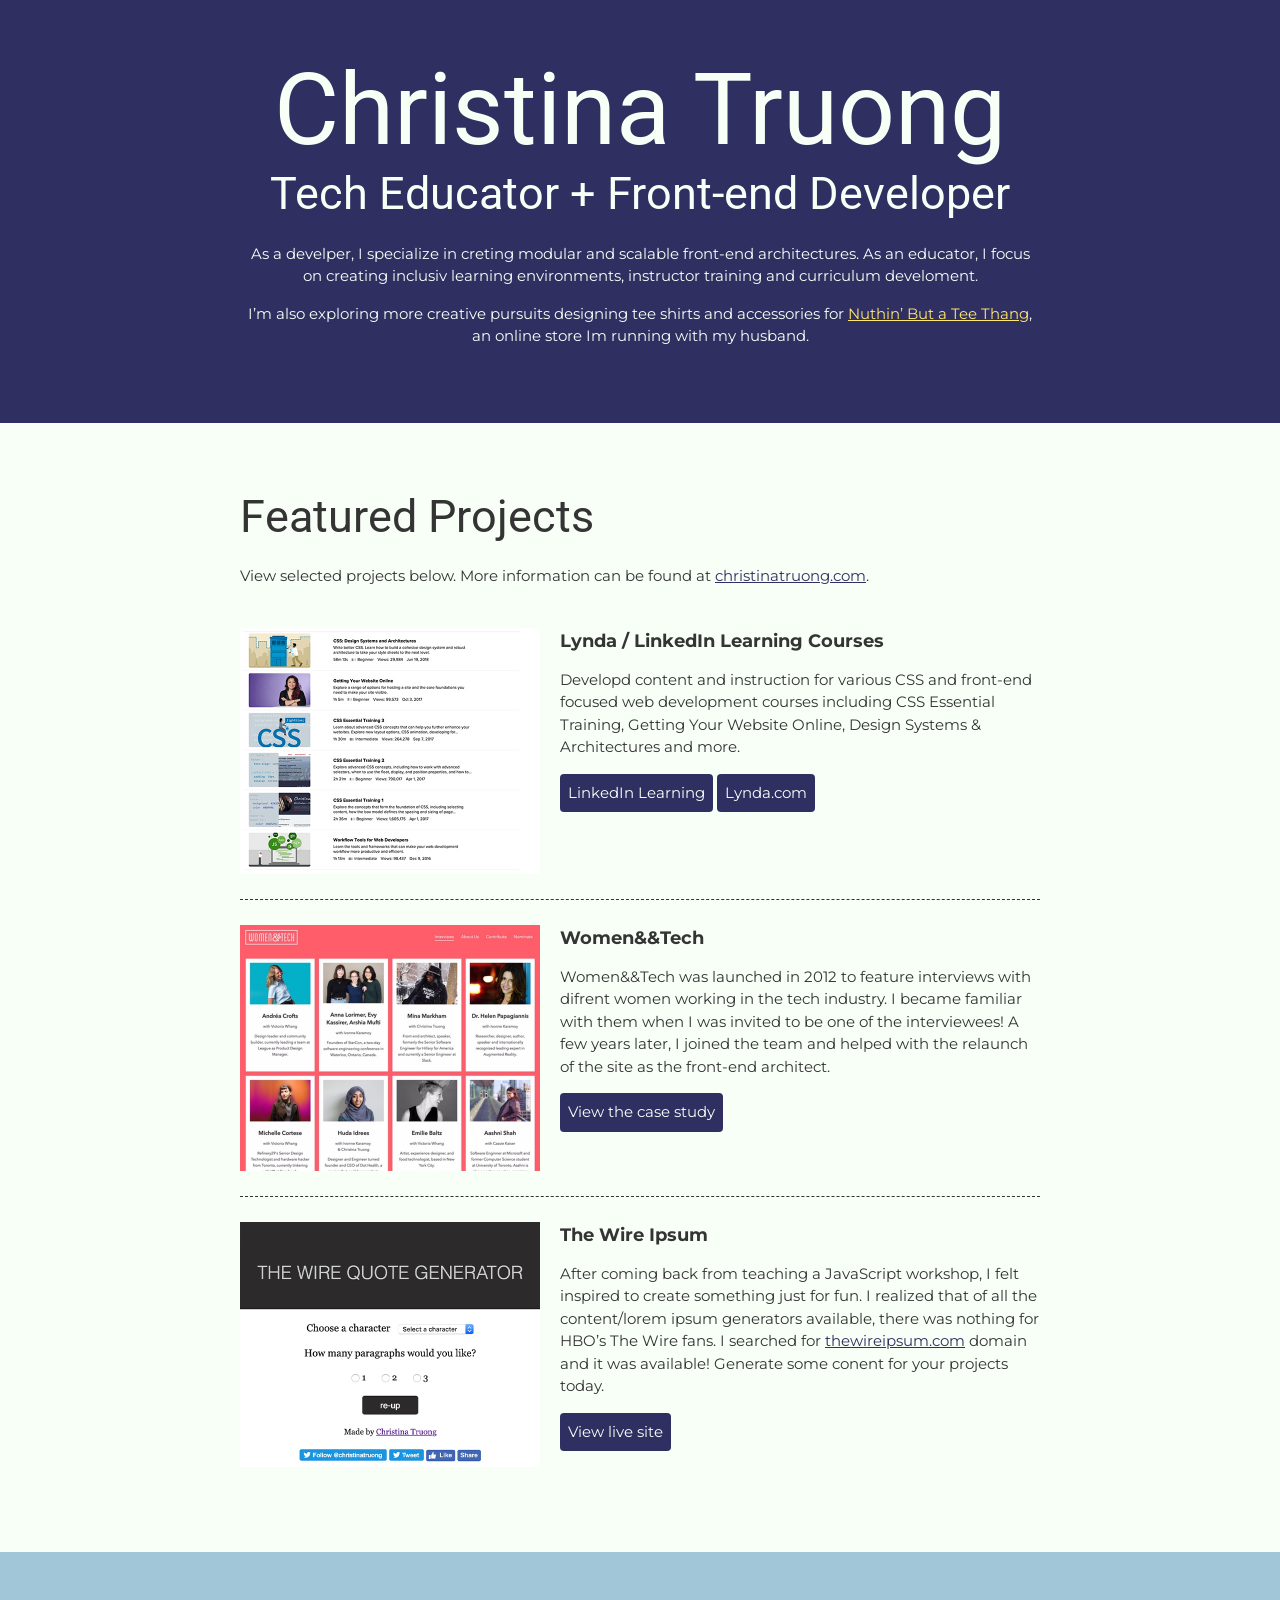
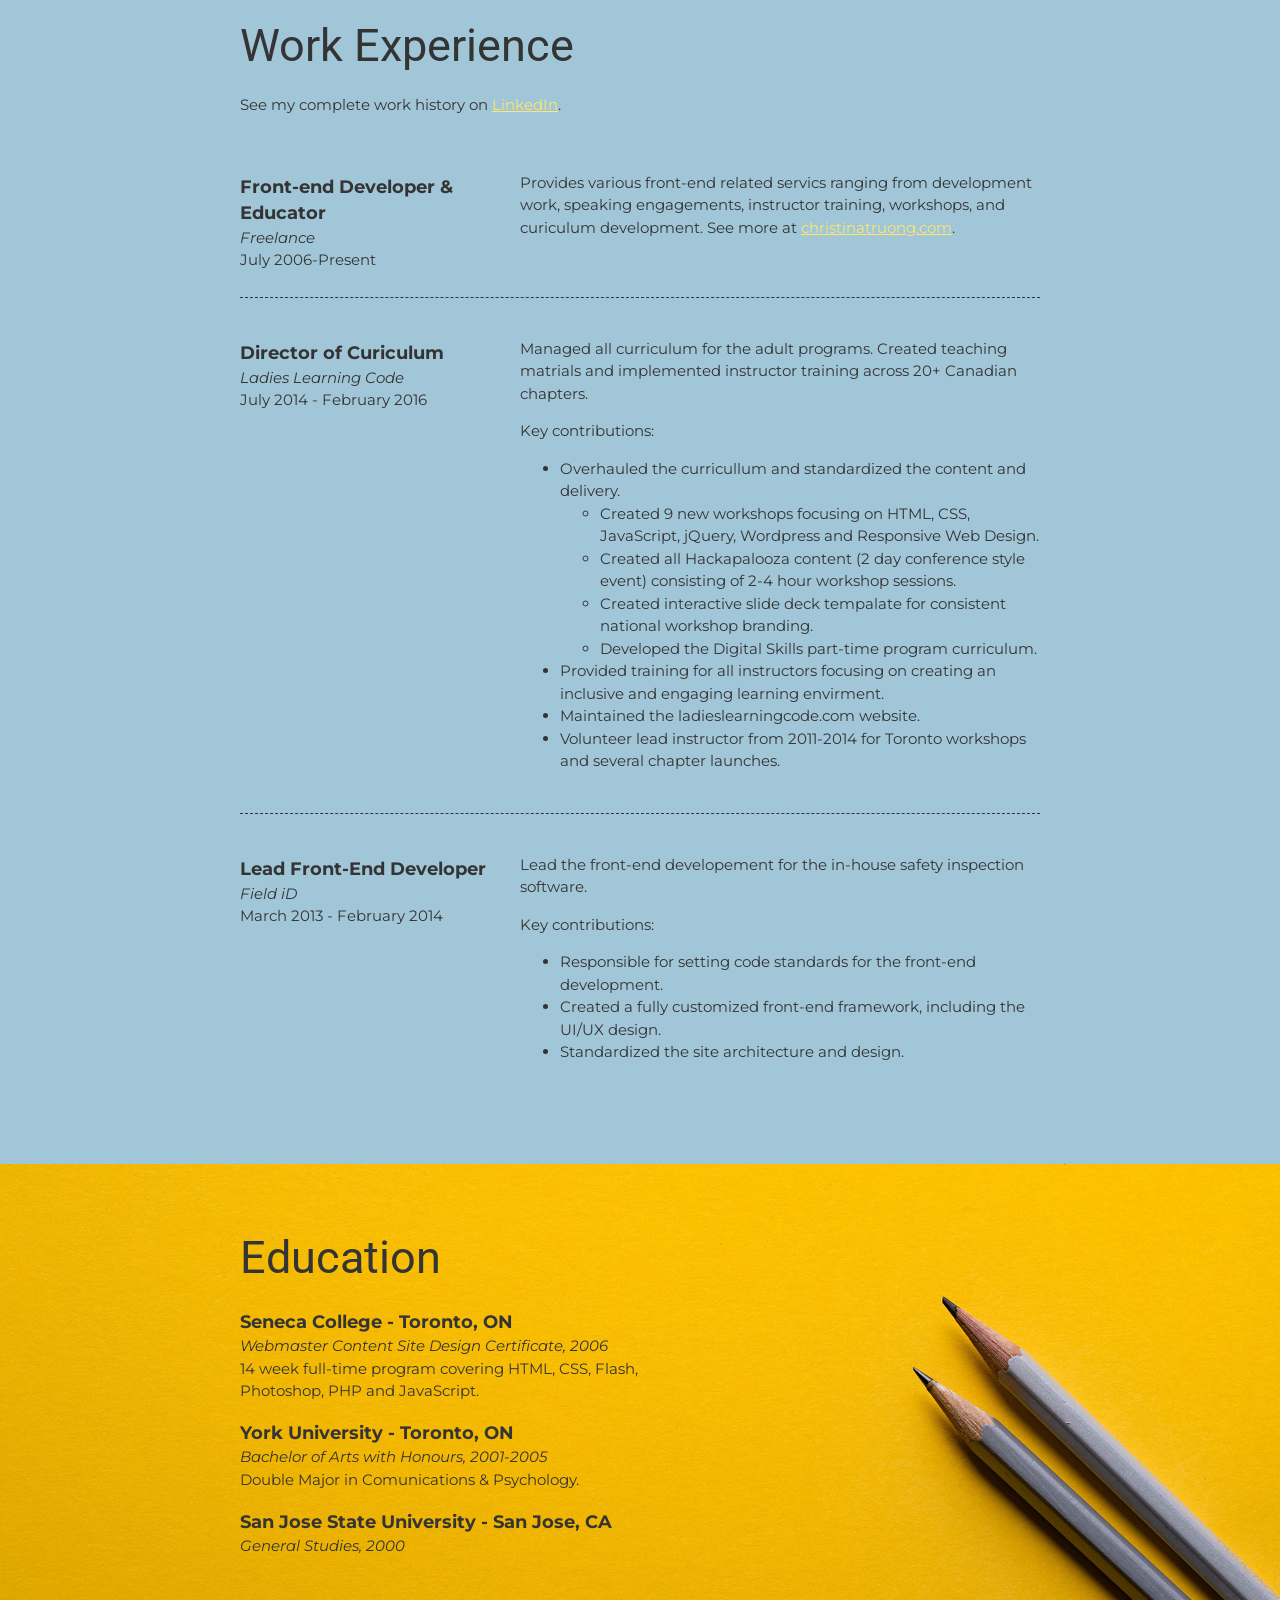
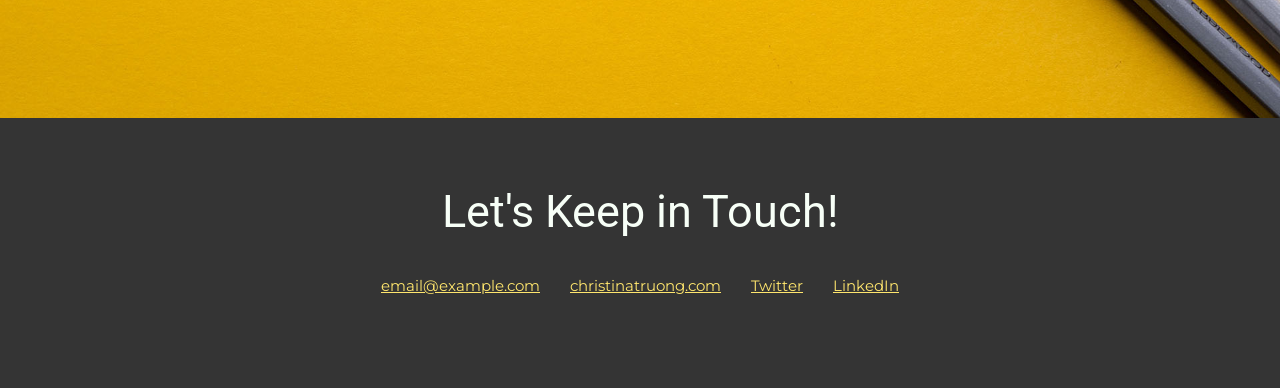
==== index.html @ 12263c94 "Changed font for h1 and h2 to roboto" ====
<!DOCTYPE html>
<html lang="en">
  <head>
    <meta charset="UTF-8">
    <meta name="viewport" content="width=device-width, initial-scale=1.0">
    <title>Christina Truong, Tech Educator + Front-end Developer</title>
    <link href="https://fonts.googleapis.com/css?family=Montserrat:400,600|Roboto&display=swap" rel="stylesheet"> 
    <link rel="stylesheet" href="css/styles.css">
  </head>
  <body>
    <main>
      <!-- ***************  ABOUT / PROFILE  **************** -->
      <header>
        <div class="content-wrap">
          <h1>Christina Truong</h1>
          <h2>Tech Educator + Front-end Developer</h2>

          <p>As a develper, I specialize in creting modular and scalable front-end architectures. As an educator, I focus on creating inclusiv learning environments, instructor training and curriculum develoment.</p>
          <p>I’m also exploring more creative pursuits designing tee shirts and accessories for <a href="http://teethang.com" target="_blank">Nuthin’ But a Tee Thang</a>, an online store Im running with my husband.</p>
        </div>
      </header>

      <!-- ************ PROJECTS / PORTFOLIO  ************** -->
      <section class="projects">
        <div class="content-wrap divider">
          <h2>Featured Projects</h2>
          <p>View selected projects below. More information can be found at <a href="http://christinatruong.com">christinatruong.com</a>.</p>

          <!-- Project 1 -->
          <section class="project-item">
            <img src="images/project-courses.jpg" alt="Lynda & LinkedIn Learning course list">
            <h3>Lynda / LinkedIn Learning Courses</h3>
            <p>Developd content and instruction for various CSS and front-end focused web development courses including CSS Essential Training, Getting Your Website Online, Design Systems & Architectures and more.</p>
            <a class="btn" href="https://www.linkedin.com/learning/instructors/christina-truong?u=2125562" target="_blank">LinkedIn Learning</a>
            <a class="btn" href="https://www.lynda.com/Christina-Truong/7842227-1.html">Lynda.com</a>
          </section>

          <!-- Project 2 -->
          <section class="project-item">
            <img src="images/project-women-tech.jpg" alt="Women and Tech website">
            <h3>Women&&Tech</h3>
            <p>Women&&Tech was launched in 2012 to feature interviews with difrent women working in the tech industry. I became familiar with them when I was invited to be one of the interviewees! A few years later, I joined the team and helped with the relaunch of the site as the front-end architect.</p>
            <a class="btn" href="http://christinatruong.com/projects/women-and-tech-redesign.html" target="_blank">View the case study</a>
          </section>

          <!-- Project 3 -->
          <section class="project-item">
            <img src="images/project-wire-ipsum.jpg" alt="The Wire Ipsum website">
            <h3>The Wire Ipsum</h3>
            <p>After coming back from teaching a JavaScript workshop, I felt inspired to create something just for fun. I realized that of all the content/lorem ipsum generators available, there was nothing for HBO’s The Wire fans. I searched for <a href="http://thewireipsum.com" target="_blank">thewireipsum.com</a> domain and it was available! Generate some conent for your projects today.</p>
            <a class="btn" href="http://thewireipsum.com" target="_blank">View live site</a>
          </section>
        </div>
      </section>

      <!-- ****************  WORK EXPERIENCE  ******************** -->
      <section class="work-experience">
        <div class="content-wrap item-details divider">
          <h2>Work Experience</h2>
          <p>See my complete work history on <a href="https://www.linkedin.com/in/christinatruong/">LinkedIn</a>.</p>

          <!-- Job 1 -->
          <section class="job-item">
            <div class="job-details">
              <h3>Front-end Developer & Educator</h3>
              <p>Freelance</p>
              <p>July 2006-Present</p>
            </div>
            <div class="job-summary">
              <p>Provides various front-end related servics ranging from development work, speaking engagements, instructor training, workshops, and curiculum development. See more at  <a href="http://christinatruong.com">christinatruong.com</a>.</p>
            </div>
          </section>

          <!-- Job 2 -->
          <section class="job-item">
            <div class="job-details">
              <h3>Director of Curiculum</h3>
              <p>Ladies Learning Code</p>
              <p>July 2014 - February 2016</p>
            </div>
            <div class="job-summary">
              <p>Managed all curriculum for the adult programs. Created teaching matrials and implemented instructor training across 20+ Canadian chapters.</p>
              <p>Key contributions:</p>
              <ul>
                <li>Overhauled the curricullum and standardized the content and delivery.
                  <ul>
                    <li>Created 9 new workshops focusing on HTML, CSS, JavaScript, jQuery, Wordpress and Responsive Web Design.</li>
                    <li>Created all Hackapalooza content (2 day conference style event) consisting of 2-4 hour workshop sessions.</li>
                    <li>Created interactive slide deck tempalate for consistent national workshop branding.</li>
                    <li>Developed the Digital Skills part-time program curriculum.</li>
                  </ul>
                </li>
                <li>Provided training for all instructors focusing on creating an inclusive and engaging learning envirment.</li>
                <li>Maintained the ladieslearningcode.com website.</li>
                <li>Volunteer lead instructor from 2011-2014 for Toronto workshops and several chapter launches.</li>
              </ul>
            </div>
          </section>

          <!-- Job 3 -->
          <section class="job-item">
            <div class="job-details">
              <h3>Lead Front-End Developer</h3>
              <p>Field iD</p>
              <p>March 2013 - February 2014</p>
            </div>
            <div class="job-summary">
              <p>Lead the front-end developement for the in-house safety inspection software.</p>
              <p>Key contributions:</p>
              <ul>
                <li>Responsible for setting code standards for the front-end development.</li>
                <li>Created a fully customized front-end framework, including the UI/UX design.</li>
                <li>Standardized the site architecture and design.</li>
              </ul>
            </div>
          </section>
        </div>
      </section>

      <!-- *************  EDUCATION & CERTIFICATIONS *********** -->
      <section class="education">
        <div class="content-wrap item-details">
          <h2>Education</h2>

          <section>
            <h3>Seneca College - Toronto, ON</h3>
            <p>Webmaster Content Site Design Certificate, 2006</p>
            <p>14 week full-time program covering HTML, CSS, Flash, Photoshop, PHP and JavaScript.</p>
          </section>

          <section>
            <h3>York University - Toronto, ON</h3>
            <p>Bachelor of Arts with Honours, 2001-2005</p>
            <p>Double Major in Comunications & Psychology.</p>
          </section>

          <section>
            <h3>San Jose State University - San Jose, CA</h3>
            <p>General Studies, 2000</p>
          </section>
        </div>
      </section>

      <!-- ************  CONTACT INFO / SOCIAL MEDIA  ************ -->
      <footer>
        <div class="content-wrap">
          <h2>Let's Keep in Touch!</h2>

          <!-- Social media and contact links. Add or remove any networks. -->
          <ul class="contact-list">
            <li><a href="mailto:email@example.com">email@example.com</a></li>
            <li><a href="http://christinatruong.com" target="_blank">christinatruong.com</a></li>
            <li><a href="http://twitter.com/christinatruong" target="_blank">Twitter</a></li>
            <li><a href="#" target="_blank">LinkedIn</a></li>
          </ul>
        </div>
      </footer>
    </main>
  </body>
</html>
---- css/styles.css ----
/*
COLOR PALETTE
https://coolors.co/f7fff7-343434-2f3061-ffe66d-a1c6d7
#F7FFF7 - almost white
#343434 - dark gray - almost black
#2F3061 - blue dark
#FFE66D - yellow
#A1C6D7 - blue light
*/


/* Global styles
------------------------------------*/
html {
  box-sizing: border-box;
}
*, *:before, *:after {
  box-sizing: inherit;
}

body {
  color: #343434;
  margin: 0;
  padding: 0;
  font-family: 'Montserrat', sans-serif;
  font-size: 15px;
  line-height: 1.5;
}
img {
  width: 300px;
}
a {
  color: #FFE66D;
}
a:hover {
  text-decoration: none;
}
h1 {
  font-size: 100px;
  line-height: 1;
}
h2 {
  font-size: 45px;
}
h1, h2 {
  font-family: 'Roboto', sans-serif;
  font-weight: 400;
  margin: 0;
}
.content-wrap {
  max-width: 800px;
  width: 85%;
  margin: 0 auto;
  padding: 60px 0;
}
h3 {
  margin-bottom: 0;
}
.item-details h3 + p {
  font-style: italic;
}
.item-details h3 ~ p {
  margin: 0;
}
.divider > section {
  border-bottom: 1px dashed #343434;
  padding: 25px 0;
}
.divider > section:last-of-type {
  border-bottom: none;
}


/* Profile
------------------------------------*/
header {
  background: #2F3061;
  color: #F7FFF7;
}


/* Projects
------------------------------------*/
.projects {
  background: #F7FFF7;
}
.projects a {
  color: #2F3061;
}
.projects .btn {
  color: #F7FFF7;
  background: #2F3061;
  text-decoration: none;
  padding: 8px;
  border-radius: 4px;
  display: inline-block;
}
.projects .btn:hover {
  background: rgba(47, 48, 97, 80%);
}
.project-item {
  overflow: hidden;
}
.project-item h3 {
  margin-top: 0;
}


/* Work Experience
------------------------------------*/
.work-experience {
  background: #A1C6D7;
}



/* Education
------------------------------------*/
.education {
  background-image: url(../images/joanna-kosinska-unsplash.jpg);
  background-size: cover;
  background-position: top right;
  padding-bottom: 100px;
}
.education p {
  width: 60%;
}


/* Contact Info
------------------------------------*/
footer {
  background: #343434;
  color: #F7FFF7;
}
.contact-list {
  list-style-type: none;
  padding: 0;
}
.contact-list a {
  padding: 15px;
  display: inline-block;
}


/* Responsive
------------------------------------*/
@media screen and (min-width:750px){
  header, footer {
    text-align: center;
  }
  .project-item img {
    float: left;
    margin-right: 20px;
  }

  .job-item {
    display: grid;
    grid-template-columns: 1fr 2fr;
    column-gap: 20px;
  }
  .contact-list {
    display: flex;
    justify-content: center;
  }
}

@media screen and (max-width:749px){
  h1 {
    font-size: 75px;
    line-height: 0.9;
    margin-bottom: 20px;
  }
  h2 {
    line-height: 1;
  }
  .contact-list a {
    padding: 5px;
  }
}
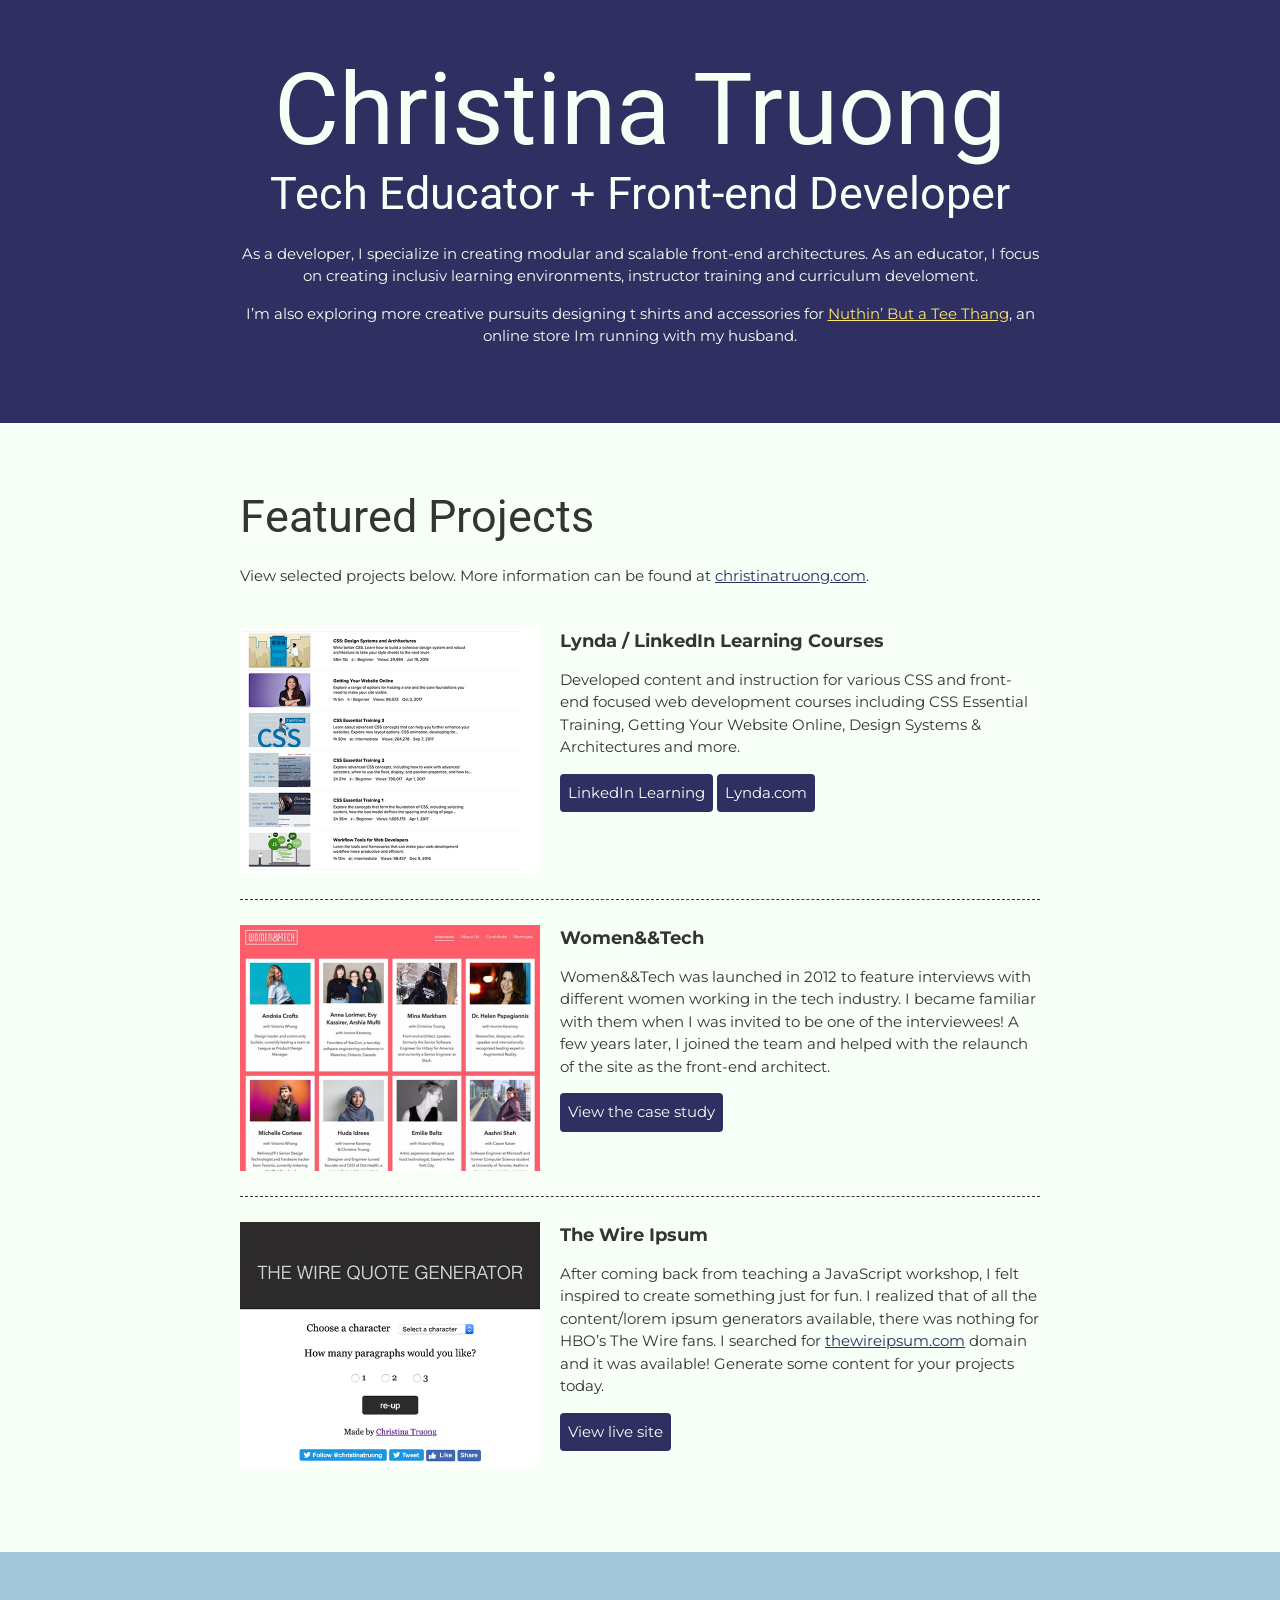
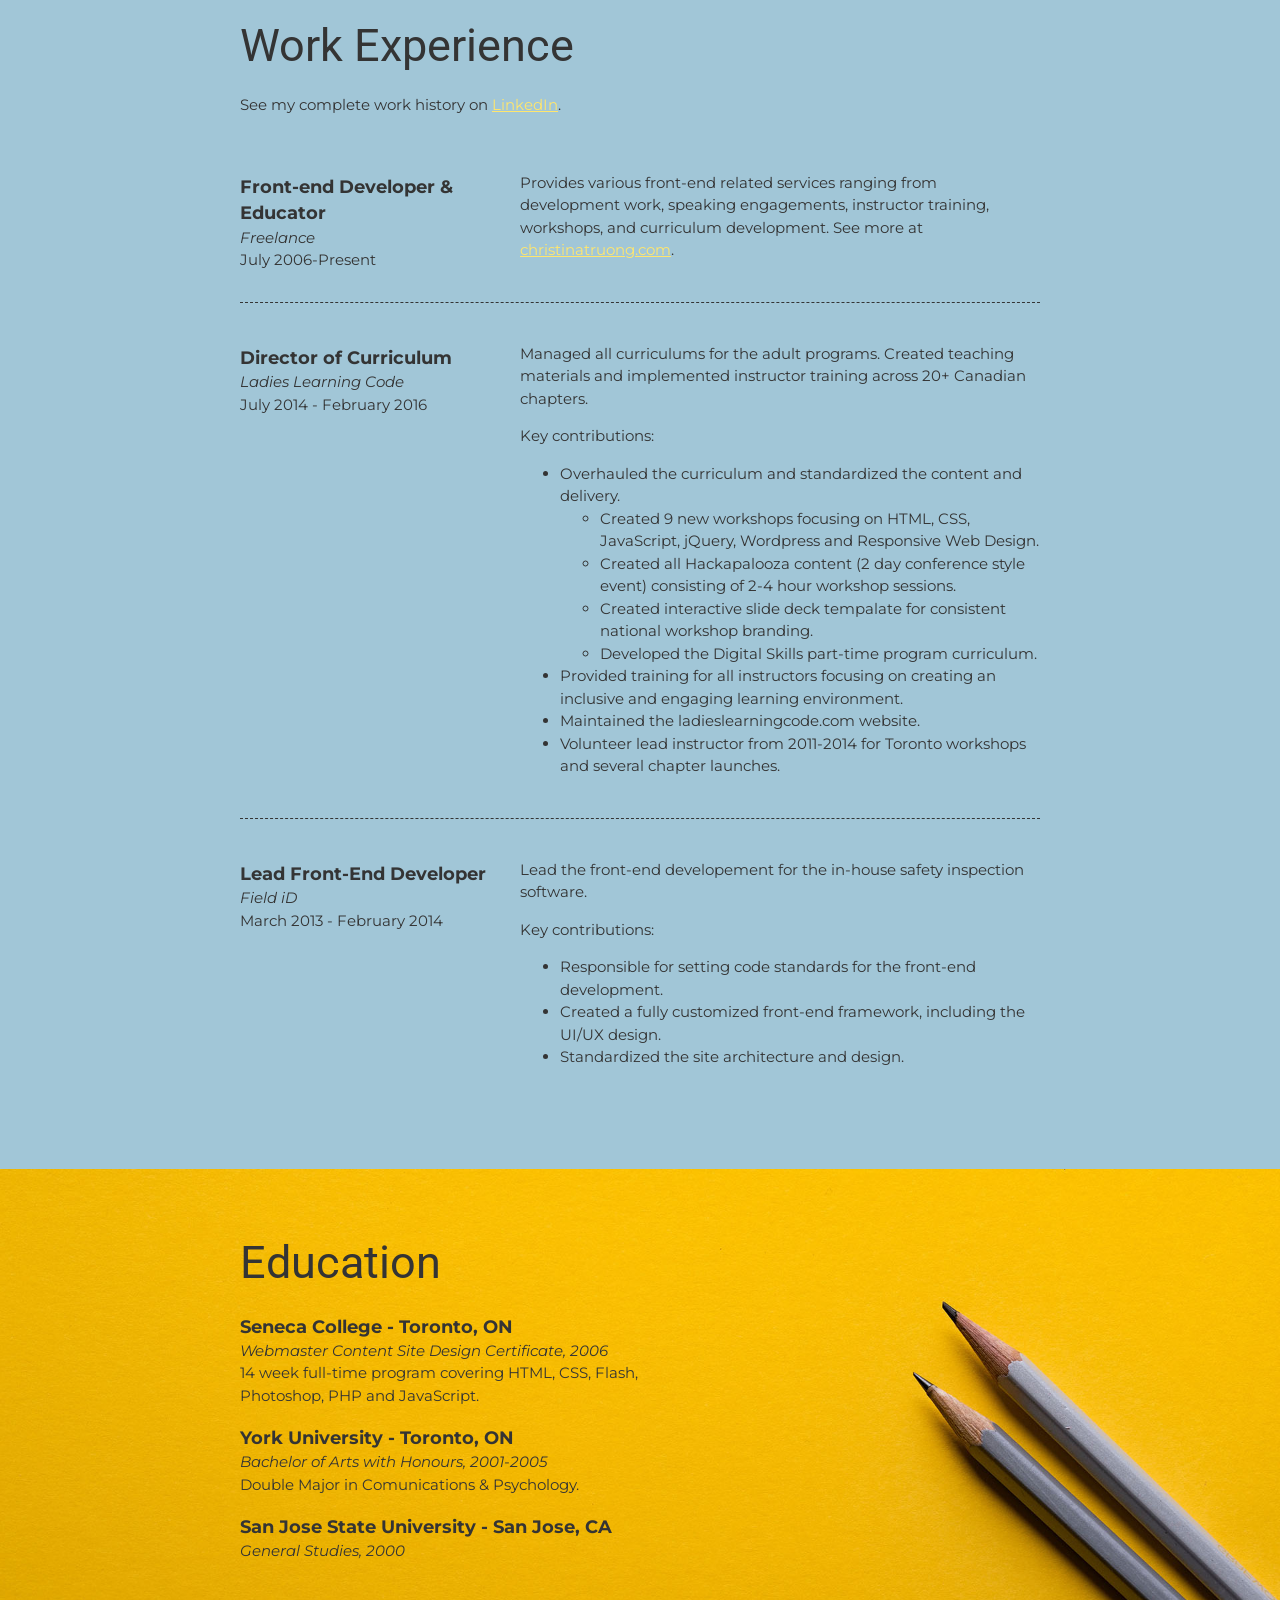
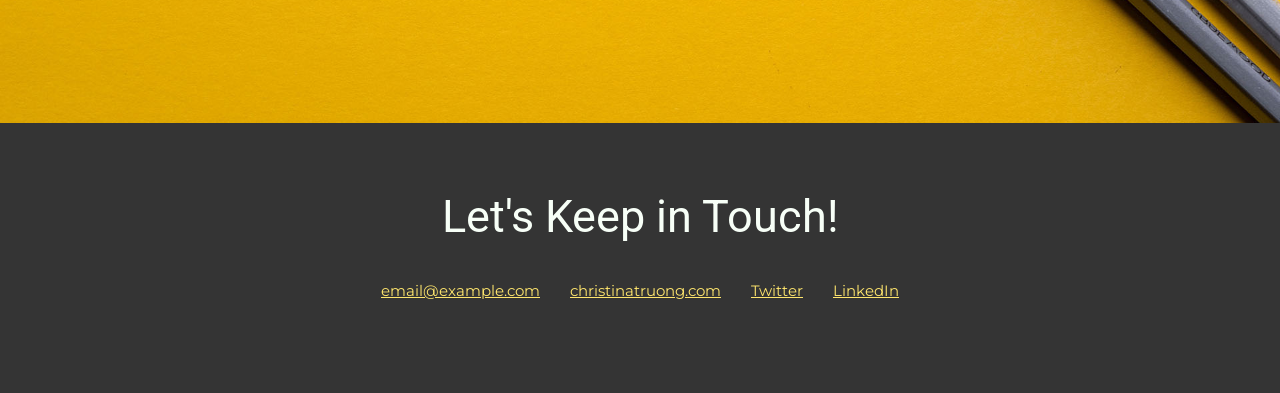
==== commit 4b7804ac: "I have proofread the text and everything should be in order" ====
--- a/index.html
+++ b/index.html
@@ -15,8 +15,8 @@
           <h1>Christina Truong</h1>
           <h2>Tech Educator + Front-end Developer</h2>
 
-          <p>As a develper, I specialize in creting modular and scalable front-end architectures. As an educator, I focus on creating inclusiv learning environments, instructor training and curriculum develoment.</p>
-          <p>I’m also exploring more creative pursuits designing tee shirts and accessories for <a href="http://teethang.com" target="_blank">Nuthin’ But a Tee Thang</a>, an online store Im running with my husband.</p>
+          <p>As a developer, I specialize in creating modular and scalable front-end architectures. As an educator, I focus on creating inclusiv learning environments, instructor training and curriculum develoment.</p>
+          <p>I’m also exploring more creative pursuits designing t shirts and accessories for <a href="http://teethang.com" target="_blank">Nuthin’ But a Tee Thang</a>, an online store Im running with my husband.</p>
         </div>
       </header>
 
@@ -30,7 +30,7 @@
           <section class="project-item">
             <img src="images/project-courses.jpg" alt="Lynda & LinkedIn Learning course list">
             <h3>Lynda / LinkedIn Learning Courses</h3>
-            <p>Developd content and instruction for various CSS and front-end focused web development courses including CSS Essential Training, Getting Your Website Online, Design Systems & Architectures and more.</p>
+            <p>Developed content and instruction for various CSS and front-end focused web development courses including CSS Essential Training, Getting Your Website Online, Design Systems & Architectures and more.</p>
             <a class="btn" href="https://www.linkedin.com/learning/instructors/christina-truong?u=2125562" target="_blank">LinkedIn Learning</a>
             <a class="btn" href="https://www.lynda.com/Christina-Truong/7842227-1.html">Lynda.com</a>
           </section>
@@ -39,7 +39,7 @@
           <section class="project-item">
             <img src="images/project-women-tech.jpg" alt="Women and Tech website">
             <h3>Women&&Tech</h3>
-            <p>Women&&Tech was launched in 2012 to feature interviews with difrent women working in the tech industry. I became familiar with them when I was invited to be one of the interviewees! A few years later, I joined the team and helped with the relaunch of the site as the front-end architect.</p>
+            <p>Women&&Tech was launched in 2012 to feature interviews with different women working in the tech industry. I became familiar with them when I was invited to be one of the interviewees! A few years later, I joined the team and helped with the relaunch of the site as the front-end architect.</p>
             <a class="btn" href="http://christinatruong.com/projects/women-and-tech-redesign.html" target="_blank">View the case study</a>
           </section>
 
@@ -47,7 +47,7 @@
           <section class="project-item">
             <img src="images/project-wire-ipsum.jpg" alt="The Wire Ipsum website">
             <h3>The Wire Ipsum</h3>
-            <p>After coming back from teaching a JavaScript workshop, I felt inspired to create something just for fun. I realized that of all the content/lorem ipsum generators available, there was nothing for HBO’s The Wire fans. I searched for <a href="http://thewireipsum.com" target="_blank">thewireipsum.com</a> domain and it was available! Generate some conent for your projects today.</p>
+            <p>After coming back from teaching a JavaScript workshop, I felt inspired to create something just for fun. I realized that of all the content/lorem ipsum generators available, there was nothing for HBO’s The Wire fans. I searched for <a href="http://thewireipsum.com" target="_blank">thewireipsum.com</a> domain and it was available! Generate some content for your projects today.</p>
             <a class="btn" href="http://thewireipsum.com" target="_blank">View live site</a>
           </section>
         </div>
@@ -67,22 +67,22 @@
               <p>July 2006-Present</p>
             </div>
             <div class="job-summary">
-              <p>Provides various front-end related servics ranging from development work, speaking engagements, instructor training, workshops, and curiculum development. See more at  <a href="http://christinatruong.com">christinatruong.com</a>.</p>
+              <p>Provides various front-end related services ranging from development work, speaking engagements, instructor training, workshops, and curriculum development. See more at  <a href="http://christinatruong.com">christinatruong.com</a>.</p>
             </div>
           </section>
 
           <!-- Job 2 -->
           <section class="job-item">
             <div class="job-details">
-              <h3>Director of Curiculum</h3>
+              <h3>Director of Curriculum</h3>
               <p>Ladies Learning Code</p>
               <p>July 2014 - February 2016</p>
             </div>
             <div class="job-summary">
-              <p>Managed all curriculum for the adult programs. Created teaching matrials and implemented instructor training across 20+ Canadian chapters.</p>
+              <p>Managed all curriculums for the adult programs. Created teaching materials and implemented instructor training across 20+ Canadian chapters.</p>
               <p>Key contributions:</p>
               <ul>
-                <li>Overhauled the curricullum and standardized the content and delivery.
+                <li>Overhauled the curriculum and standardized the content and delivery.
                   <ul>
                     <li>Created 9 new workshops focusing on HTML, CSS, JavaScript, jQuery, Wordpress and Responsive Web Design.</li>
                     <li>Created all Hackapalooza content (2 day conference style event) consisting of 2-4 hour workshop sessions.</li>
@@ -90,7 +90,7 @@
                     <li>Developed the Digital Skills part-time program curriculum.</li>
                   </ul>
                 </li>
-                <li>Provided training for all instructors focusing on creating an inclusive and engaging learning envirment.</li>
+                <li>Provided training for all instructors focusing on creating an inclusive and engaging learning environment.</li>
                 <li>Maintained the ladieslearningcode.com website.</li>
                 <li>Volunteer lead instructor from 2011-2014 for Toronto workshops and several chapter launches.</li>
               </ul>
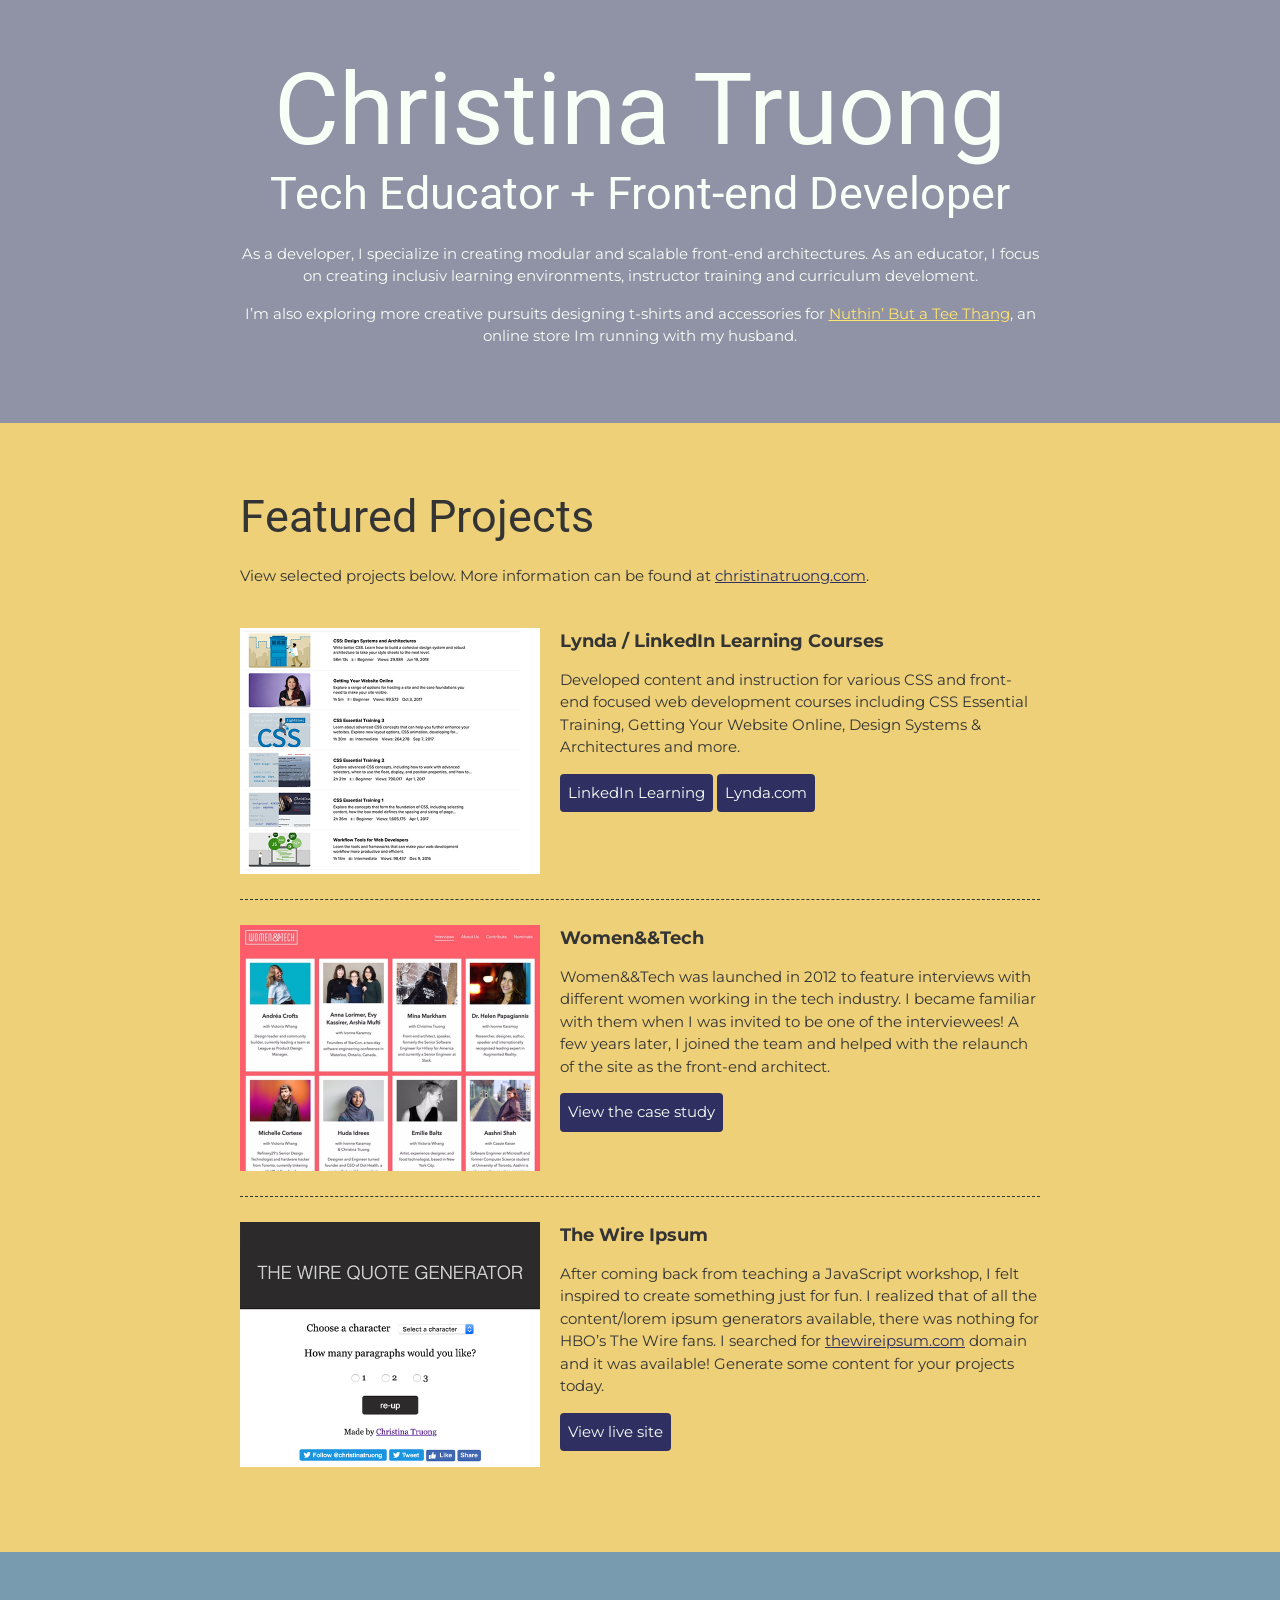
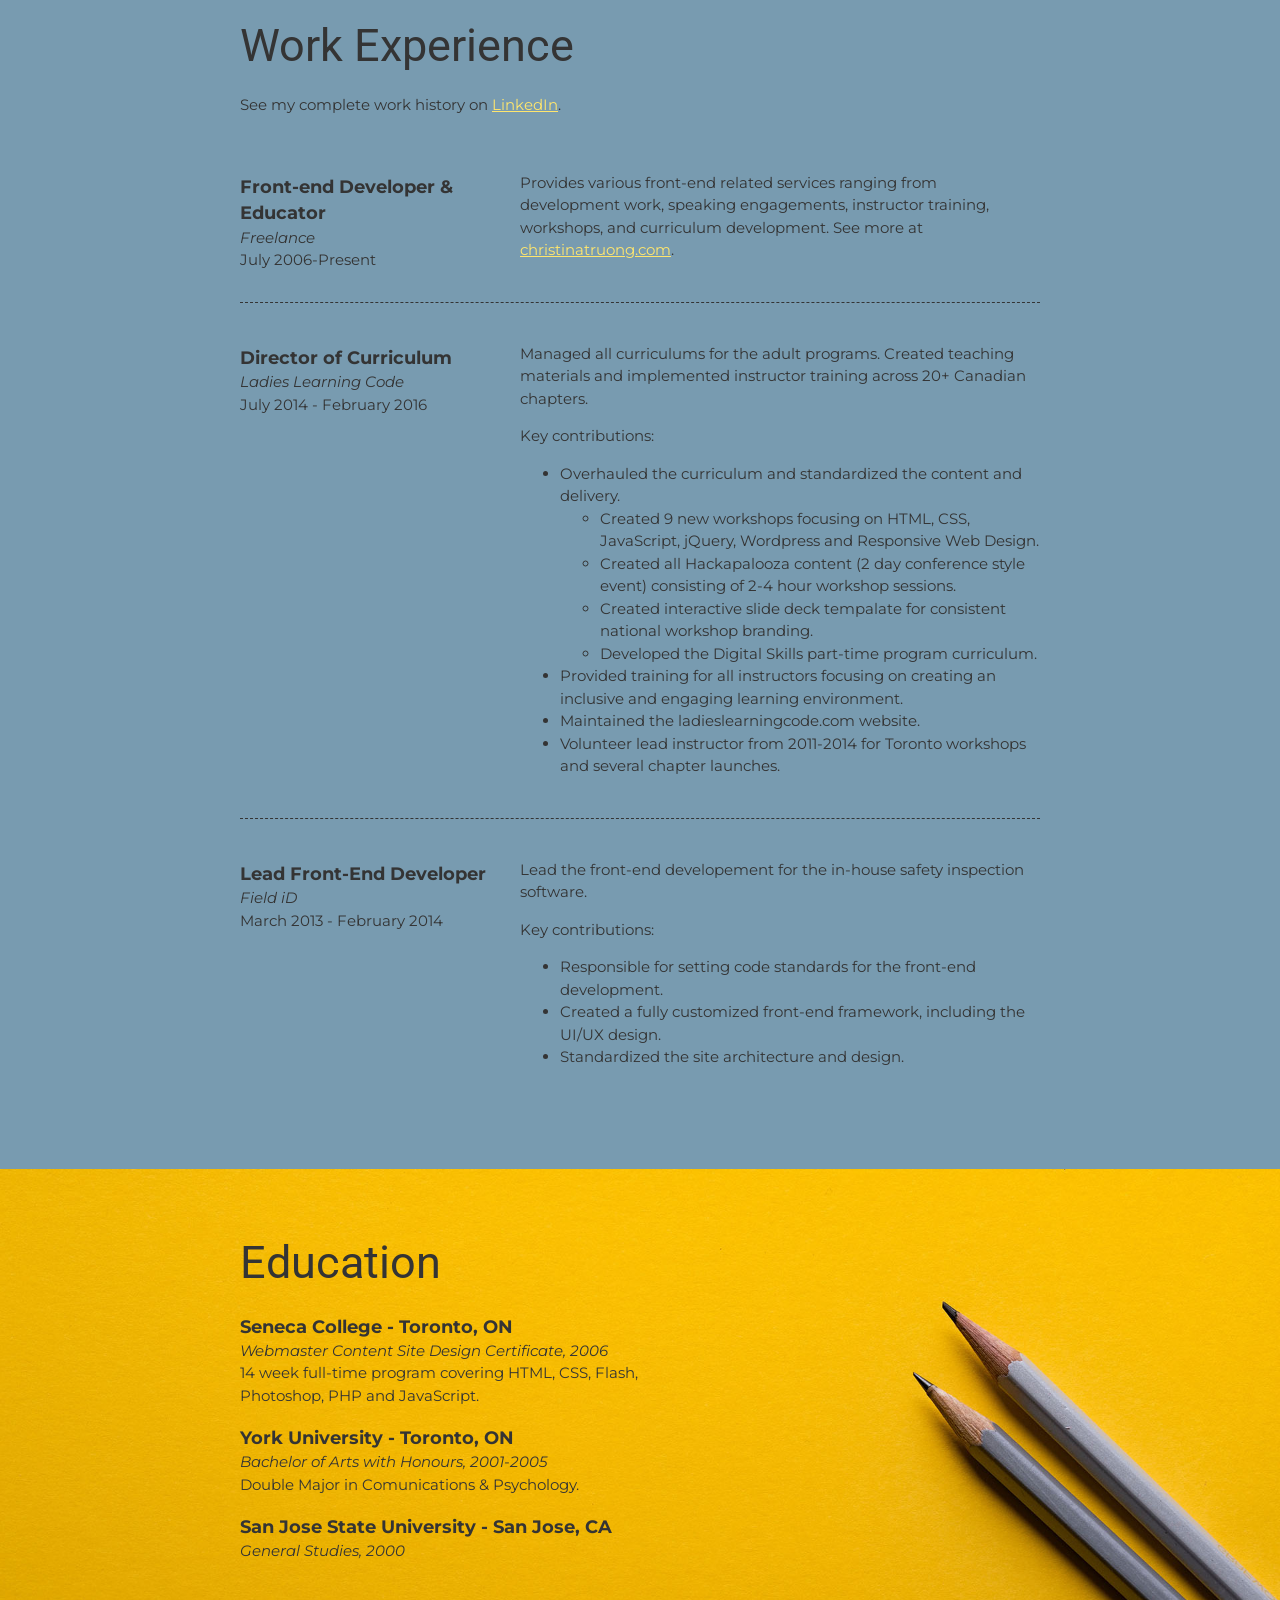
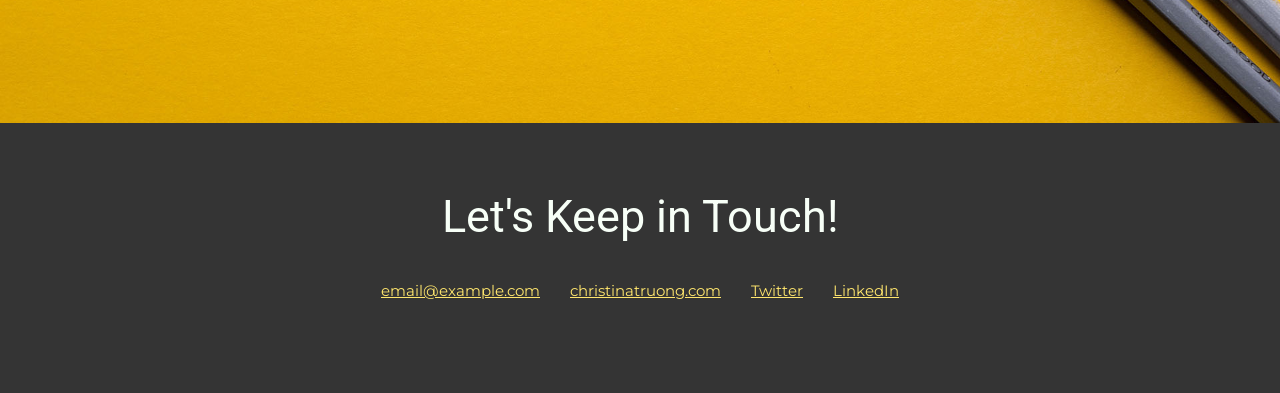
==== commit 86a74c12: "the word t-shirt has been corrected" ====
--- a/index.html
+++ b/index.html
@@ -16,7 +16,7 @@
           <h2>Tech Educator + Front-end Developer</h2>
 
           <p>As a developer, I specialize in creating modular and scalable front-end architectures. As an educator, I focus on creating inclusiv learning environments, instructor training and curriculum develoment.</p>
-          <p>I’m also exploring more creative pursuits designing t shirts and accessories for <a href="http://teethang.com" target="_blank">Nuthin’ But a Tee Thang</a>, an online store Im running with my husband.</p>
+          <p>I’m also exploring more creative pursuits designing t-shirts and accessories for <a href="http://teethang.com" target="_blank">Nuthin’ But a Tee Thang</a>, an online store Im running with my husband.</p>
         </div>
       </header>
 
--- a/css/styles.css
+++ b/css/styles.css
@@ -74,7 +74,7 @@
 /* Profile
 ------------------------------------*/
 header {
-  background: #2F3061;
+  background: #9092A5;
   color: #F7FFF7;
 }
 
@@ -82,7 +82,7 @@
 /* Projects
 ------------------------------------*/
 .projects {
-  background: #F7FFF7;
+  background: #EDD077;
 }
 .projects a {
   color: #2F3061;
@@ -109,10 +109,8 @@
 /* Work Experience
 ------------------------------------*/
 .work-experience {
-  background: #A1C6D7;
+  background: #789BB0;
 }
-
-
 
 /* Education
 ------------------------------------*/
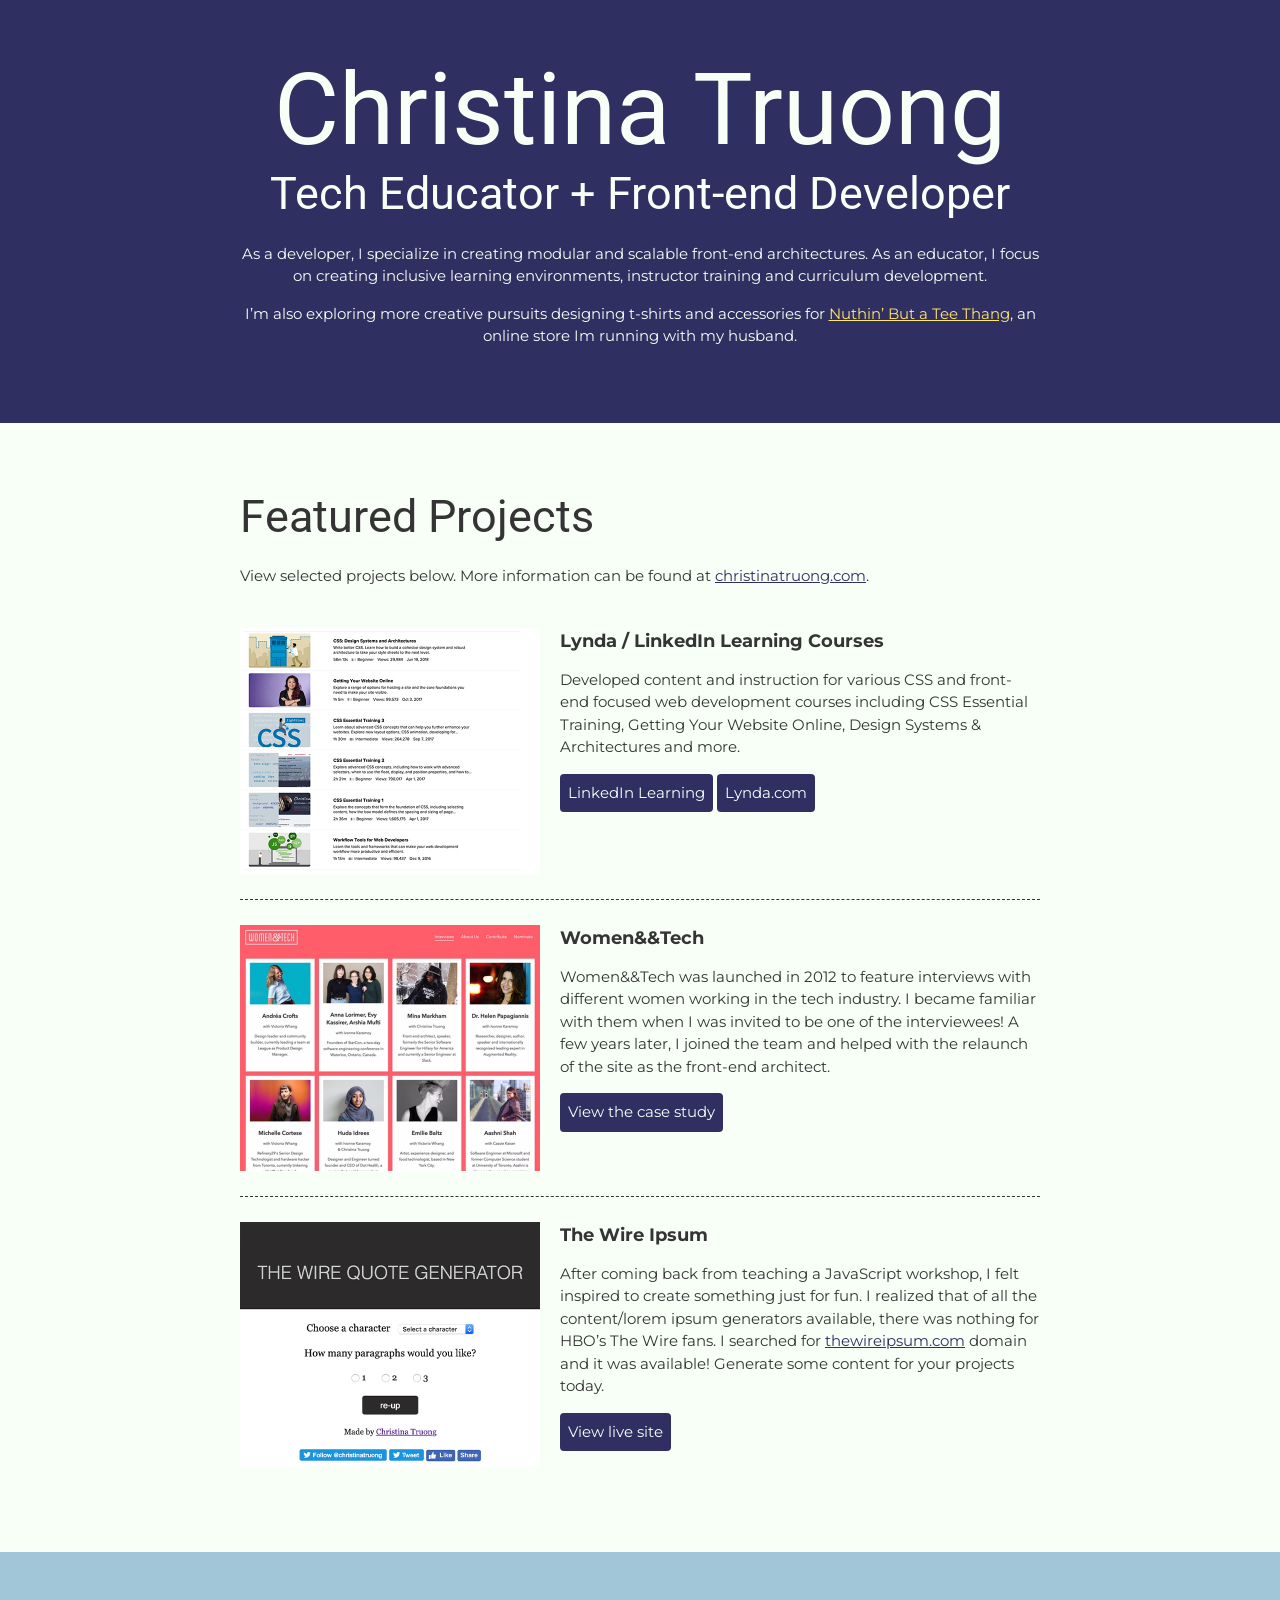
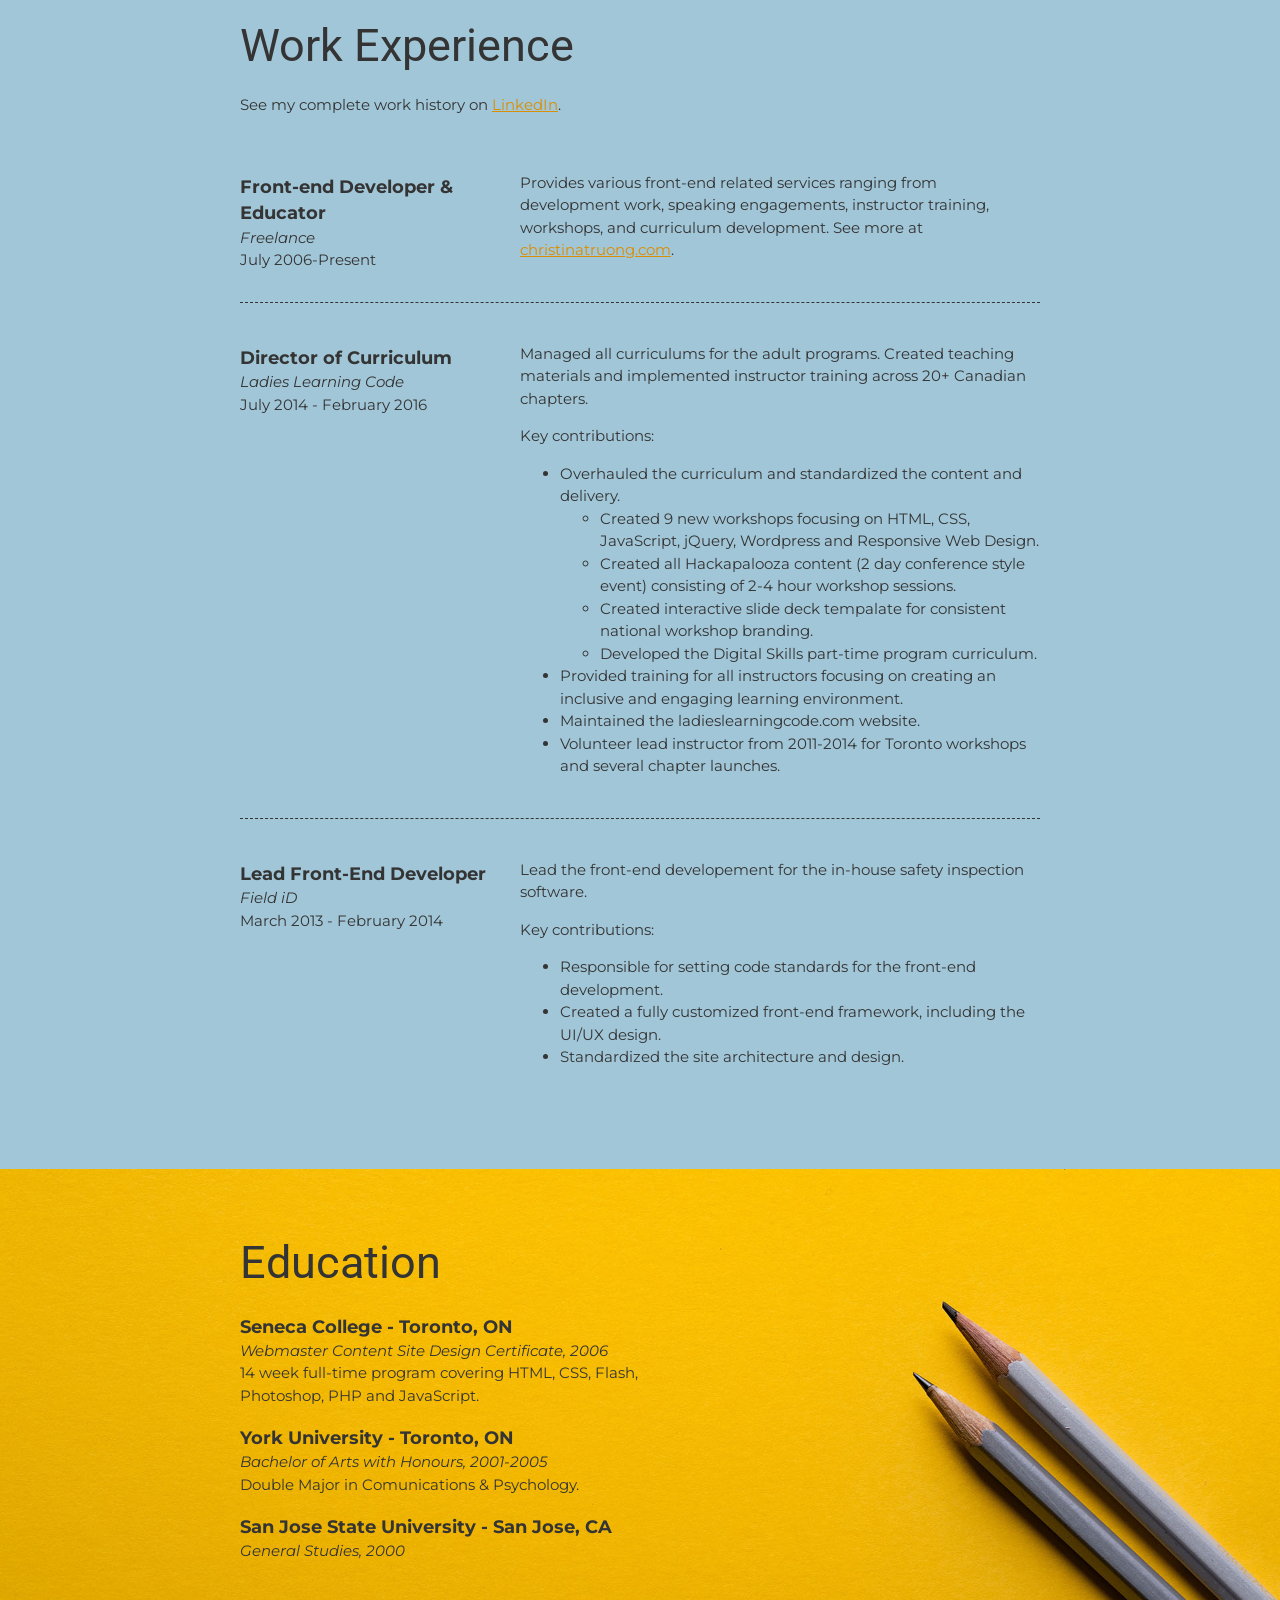
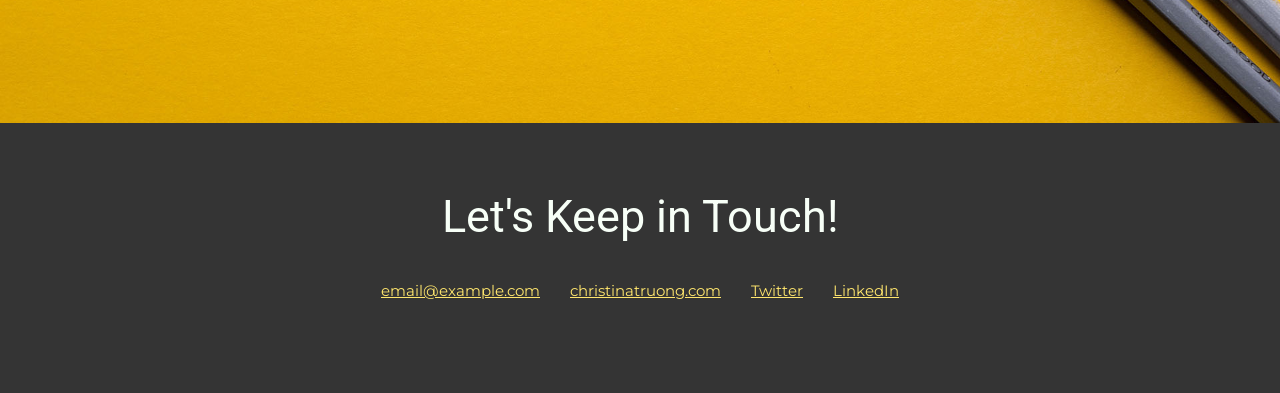
==== commit 0b7bb76d: "the word inclusiv, develoment and im have been changed" ====
--- a/index.html
+++ b/index.html
@@ -15,7 +15,7 @@
           <h1>Christina Truong</h1>
           <h2>Tech Educator + Front-end Developer</h2>
 
-          <p>As a developer, I specialize in creating modular and scalable front-end architectures. As an educator, I focus on creating inclusiv learning environments, instructor training and curriculum develoment.</p>
+          <p>As a developer, I specialize in creating modular and scalable front-end architectures. As an educator, I focus on creating inclusive learning environments, instructor training and curriculum development.</p>
           <p>I’m also exploring more creative pursuits designing t-shirts and accessories for <a href="http://teethang.com" target="_blank">Nuthin’ But a Tee Thang</a>, an online store Im running with my husband.</p>
         </div>
       </header>
--- a/css/styles.css
+++ b/css/styles.css
@@ -74,7 +74,7 @@
 /* Profile
 ------------------------------------*/
 header {
-  background: #9092A5;
+  background: #2F3061;
   color: #F7FFF7;
 }
 
@@ -82,7 +82,7 @@
 /* Projects
 ------------------------------------*/
 .projects {
-  background: #EDD077;
+  background: #F7FFF7;
 }
 .projects a {
   color: #2F3061;
@@ -109,7 +109,11 @@
 /* Work Experience
 ------------------------------------*/
 .work-experience {
-  background: #789BB0;
+  background: #A1C6D7;
+}
+
+.work-experience a{
+  color: #D98E04;
 }
 
 /* Education
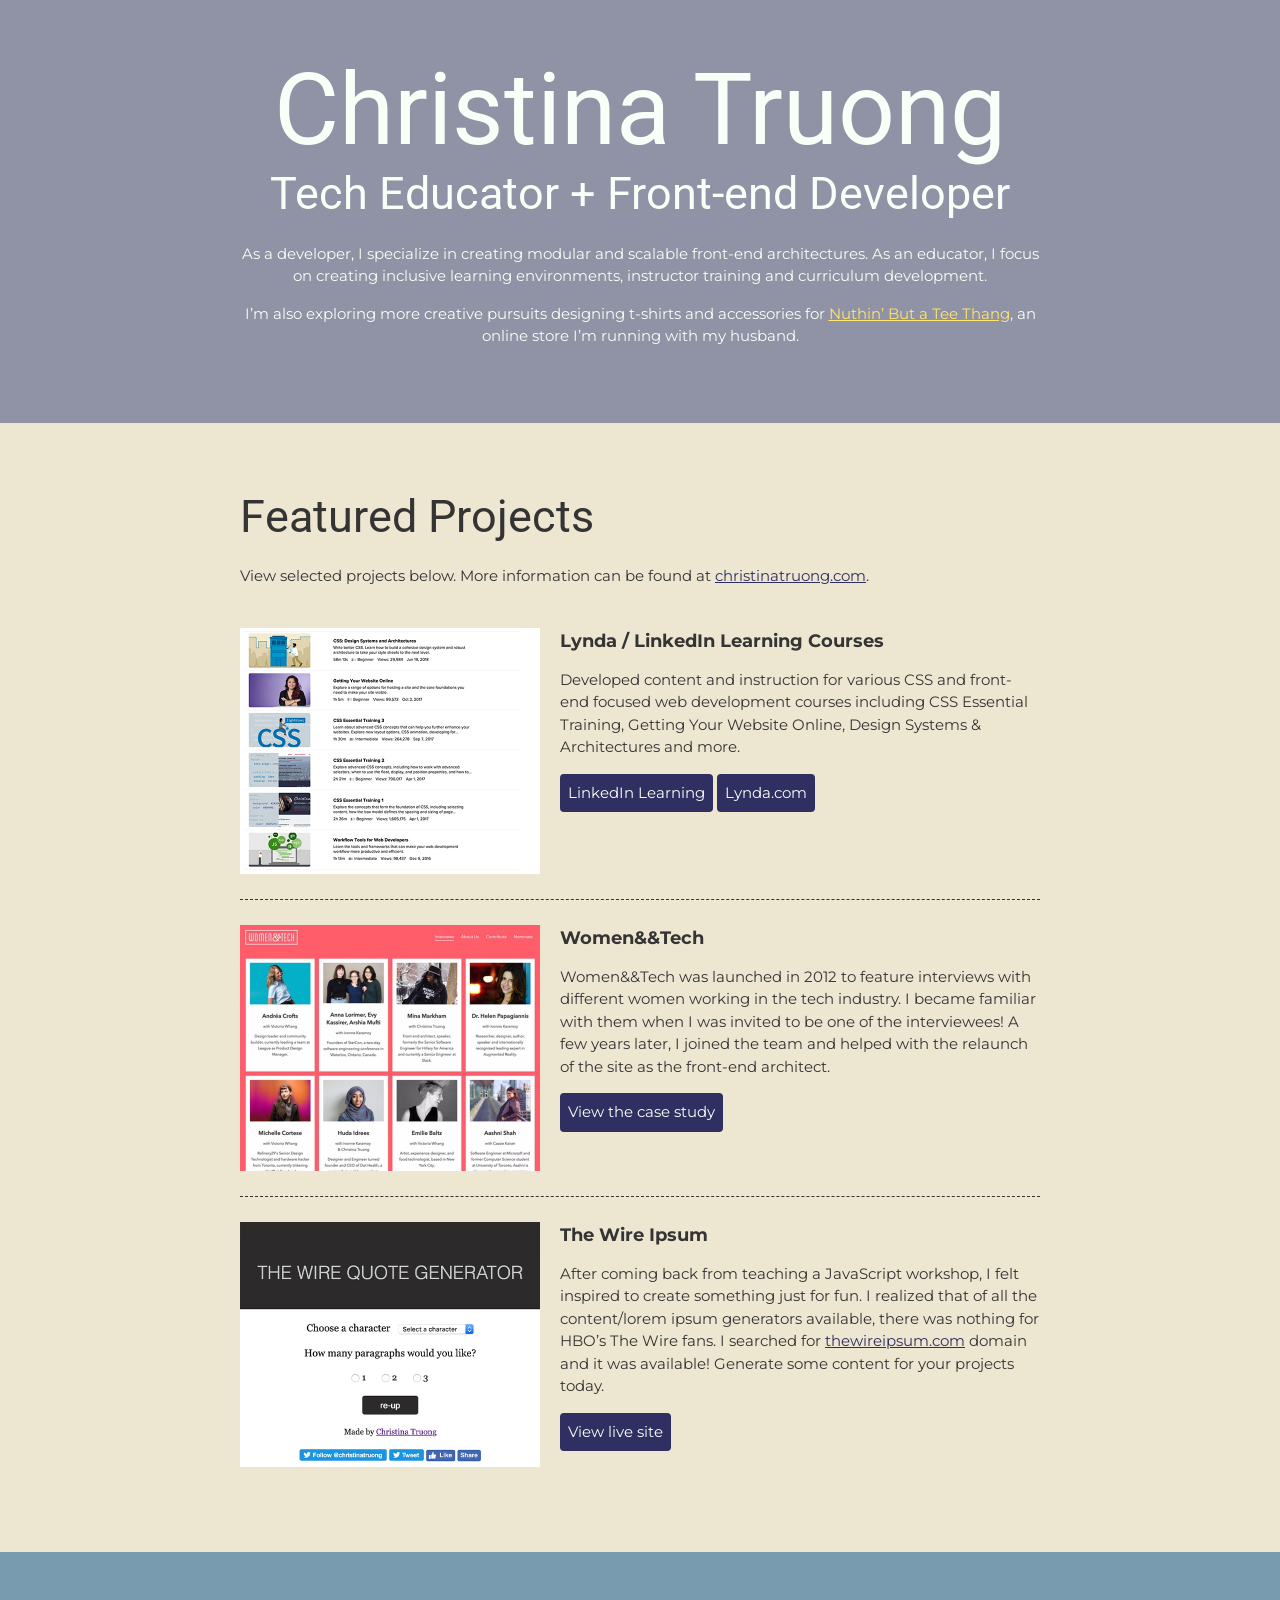
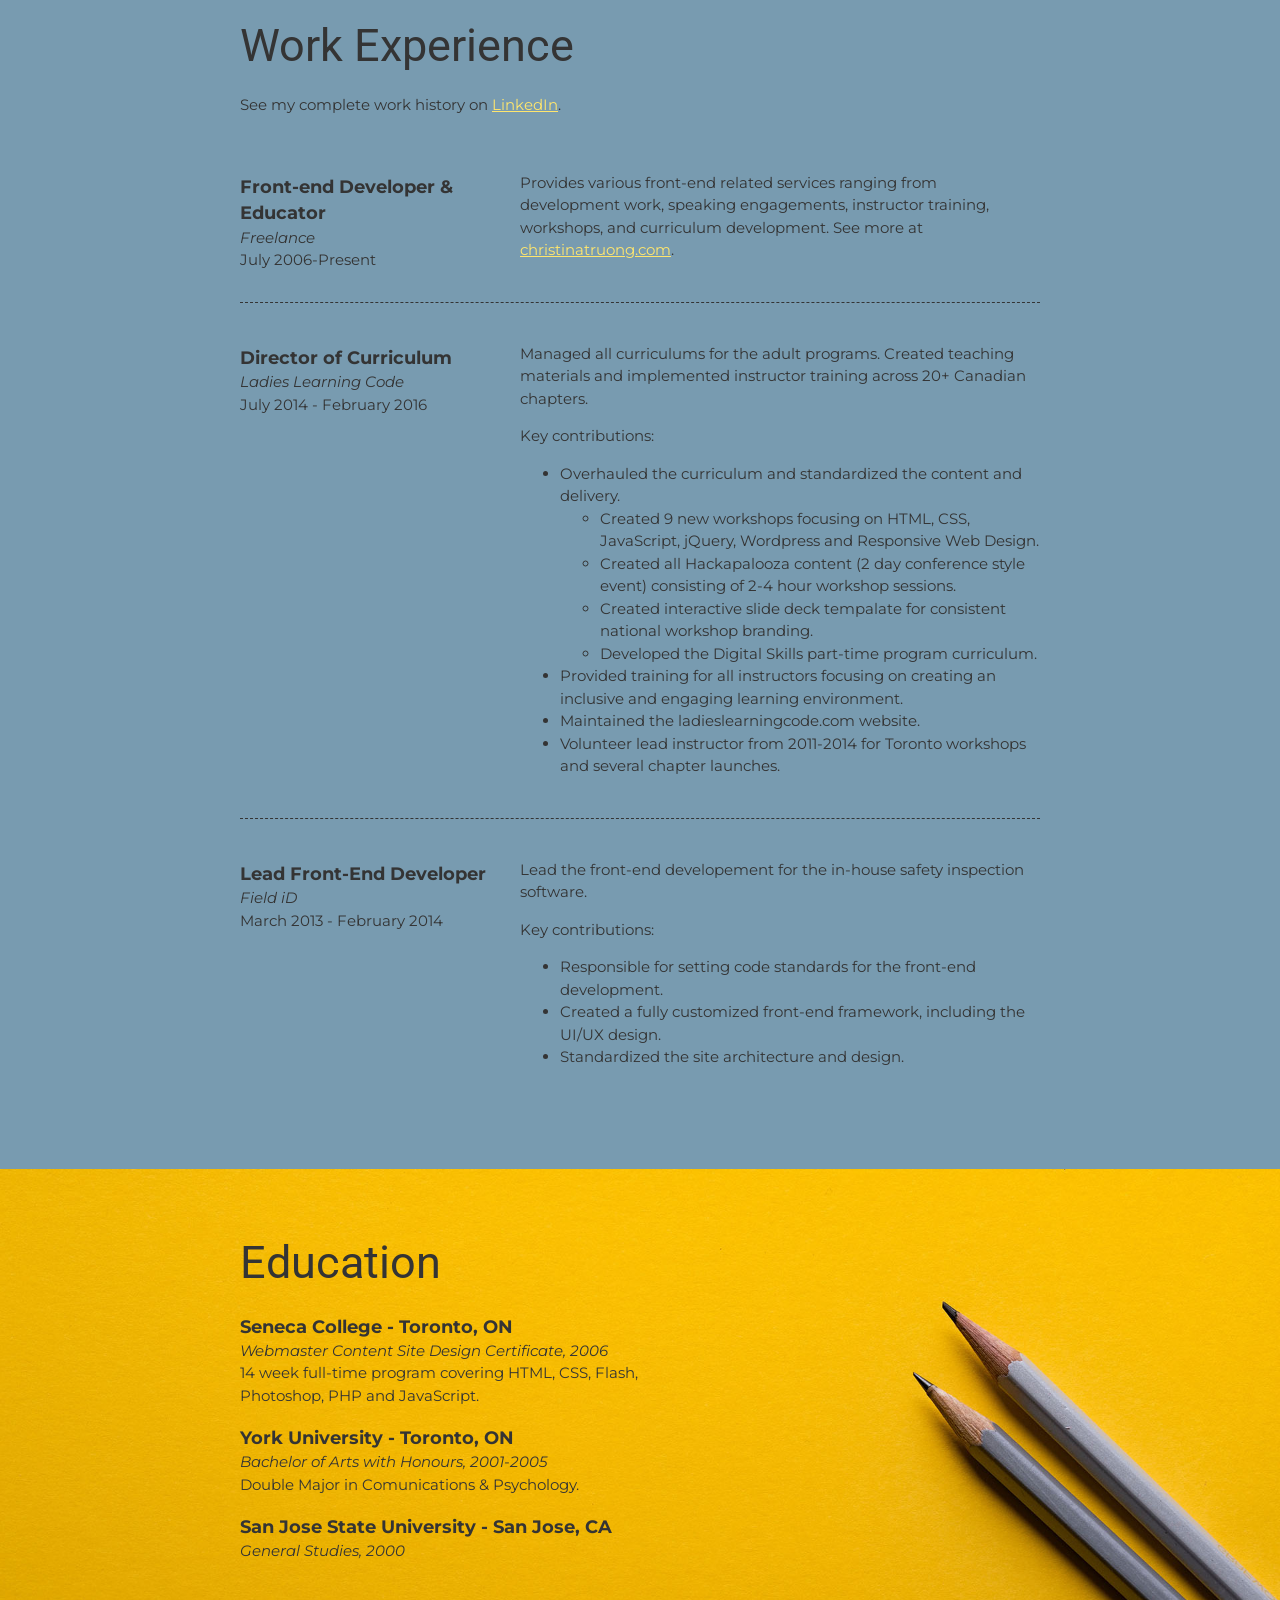
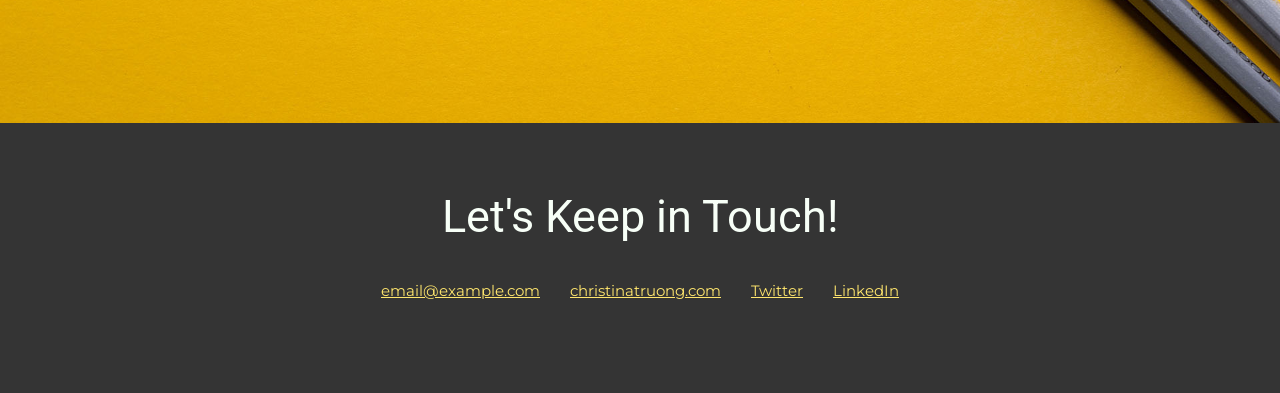
==== commit 8d076031: "the word im have been corrected" ====
--- a/index.html
+++ b/index.html
@@ -16,7 +16,7 @@
           <h2>Tech Educator + Front-end Developer</h2>
 
           <p>As a developer, I specialize in creating modular and scalable front-end architectures. As an educator, I focus on creating inclusive learning environments, instructor training and curriculum development.</p>
-          <p>I’m also exploring more creative pursuits designing t-shirts and accessories for <a href="http://teethang.com" target="_blank">Nuthin’ But a Tee Thang</a>, an online store Im running with my husband.</p>
+          <p>I’m also exploring more creative pursuits designing t-shirts and accessories for <a href="http://teethang.com" target="_blank">Nuthin’ But a Tee Thang</a>, an online store I’m running with my husband.</p>
         </div>
       </header>
 
--- a/css/styles.css
+++ b/css/styles.css
@@ -74,7 +74,7 @@
 /* Profile
 ------------------------------------*/
 header {
-  background: #2F3061;
+  background: #9092A5;
   color: #F7FFF7;
 }
 
@@ -82,7 +82,7 @@
 /* Projects
 ------------------------------------*/
 .projects {
-  background: #F7FFF7;
+  background: #EDE6D1;
 }
 .projects a {
   color: #2F3061;
@@ -109,11 +109,7 @@
 /* Work Experience
 ------------------------------------*/
 .work-experience {
-  background: #A1C6D7;
-}
-
-.work-experience a{
-  color: #D98E04;
+  background: #789BB0;
 }
 
 /* Education
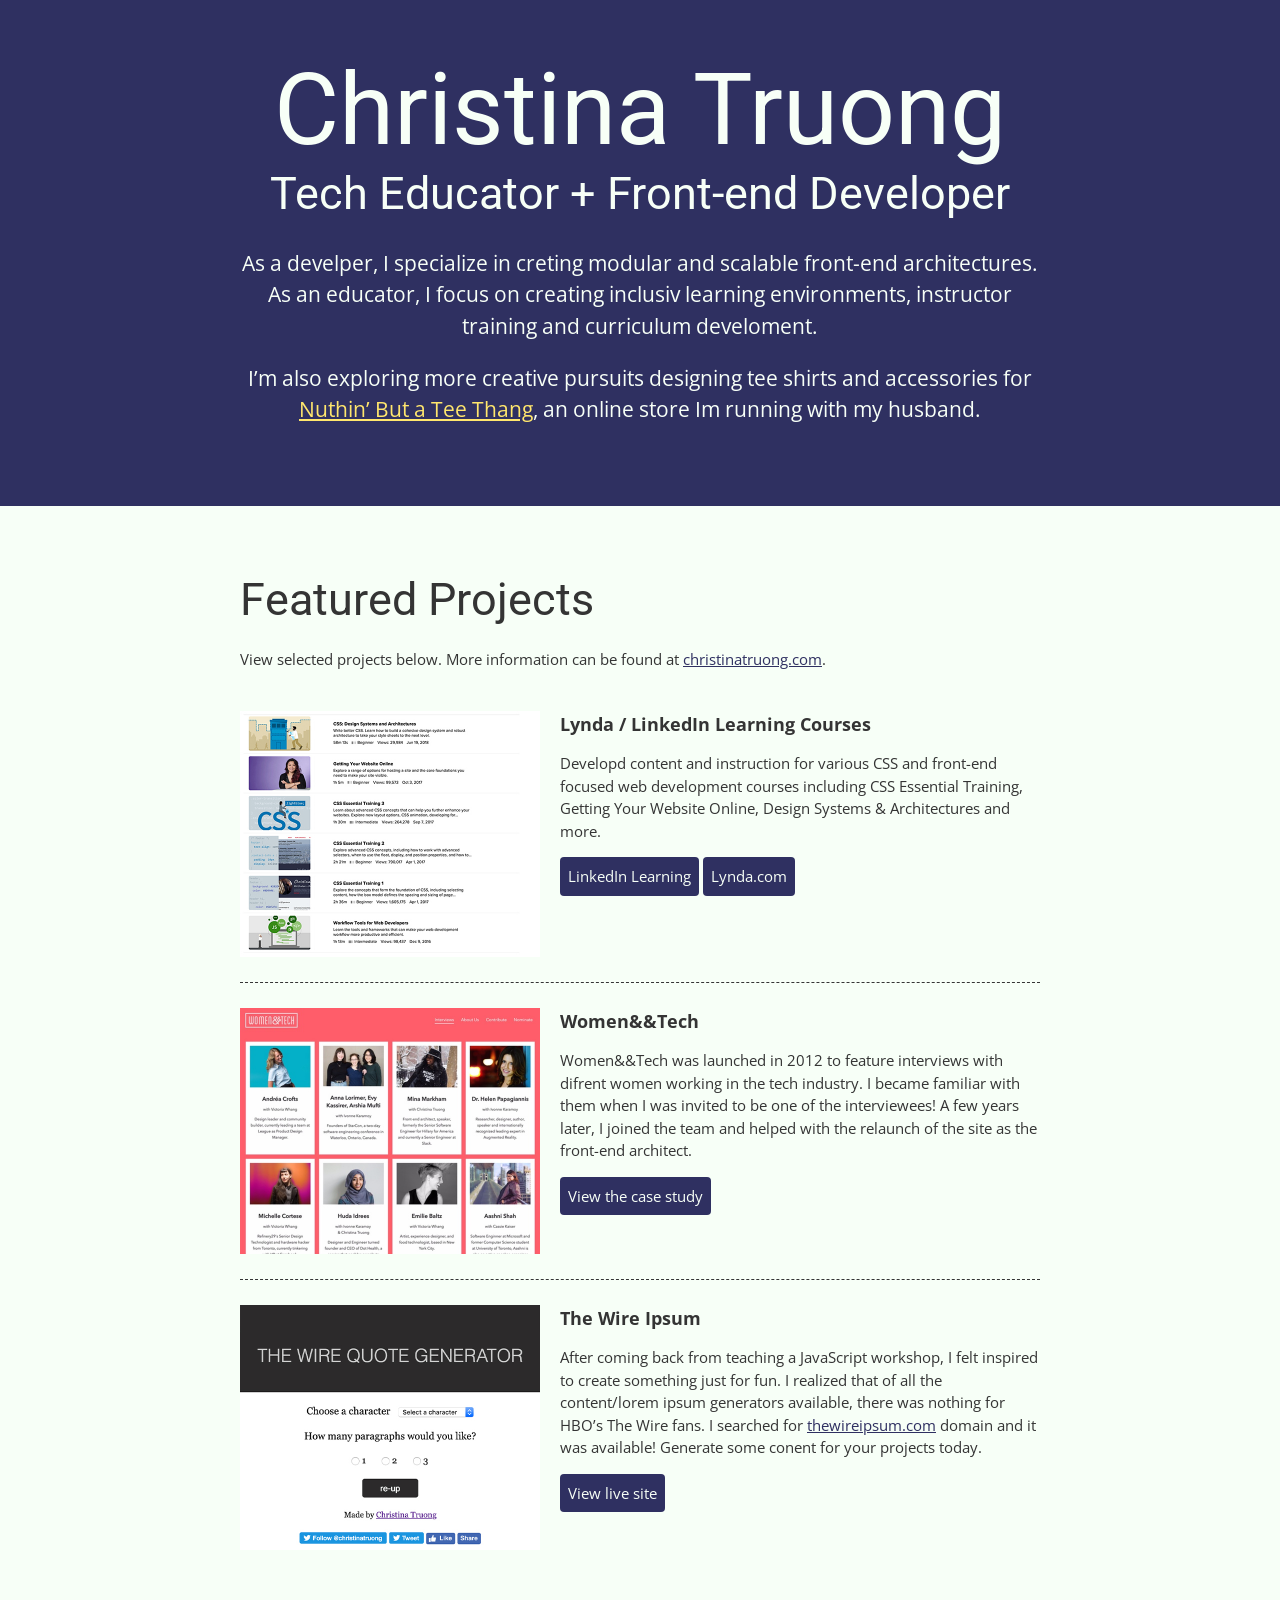
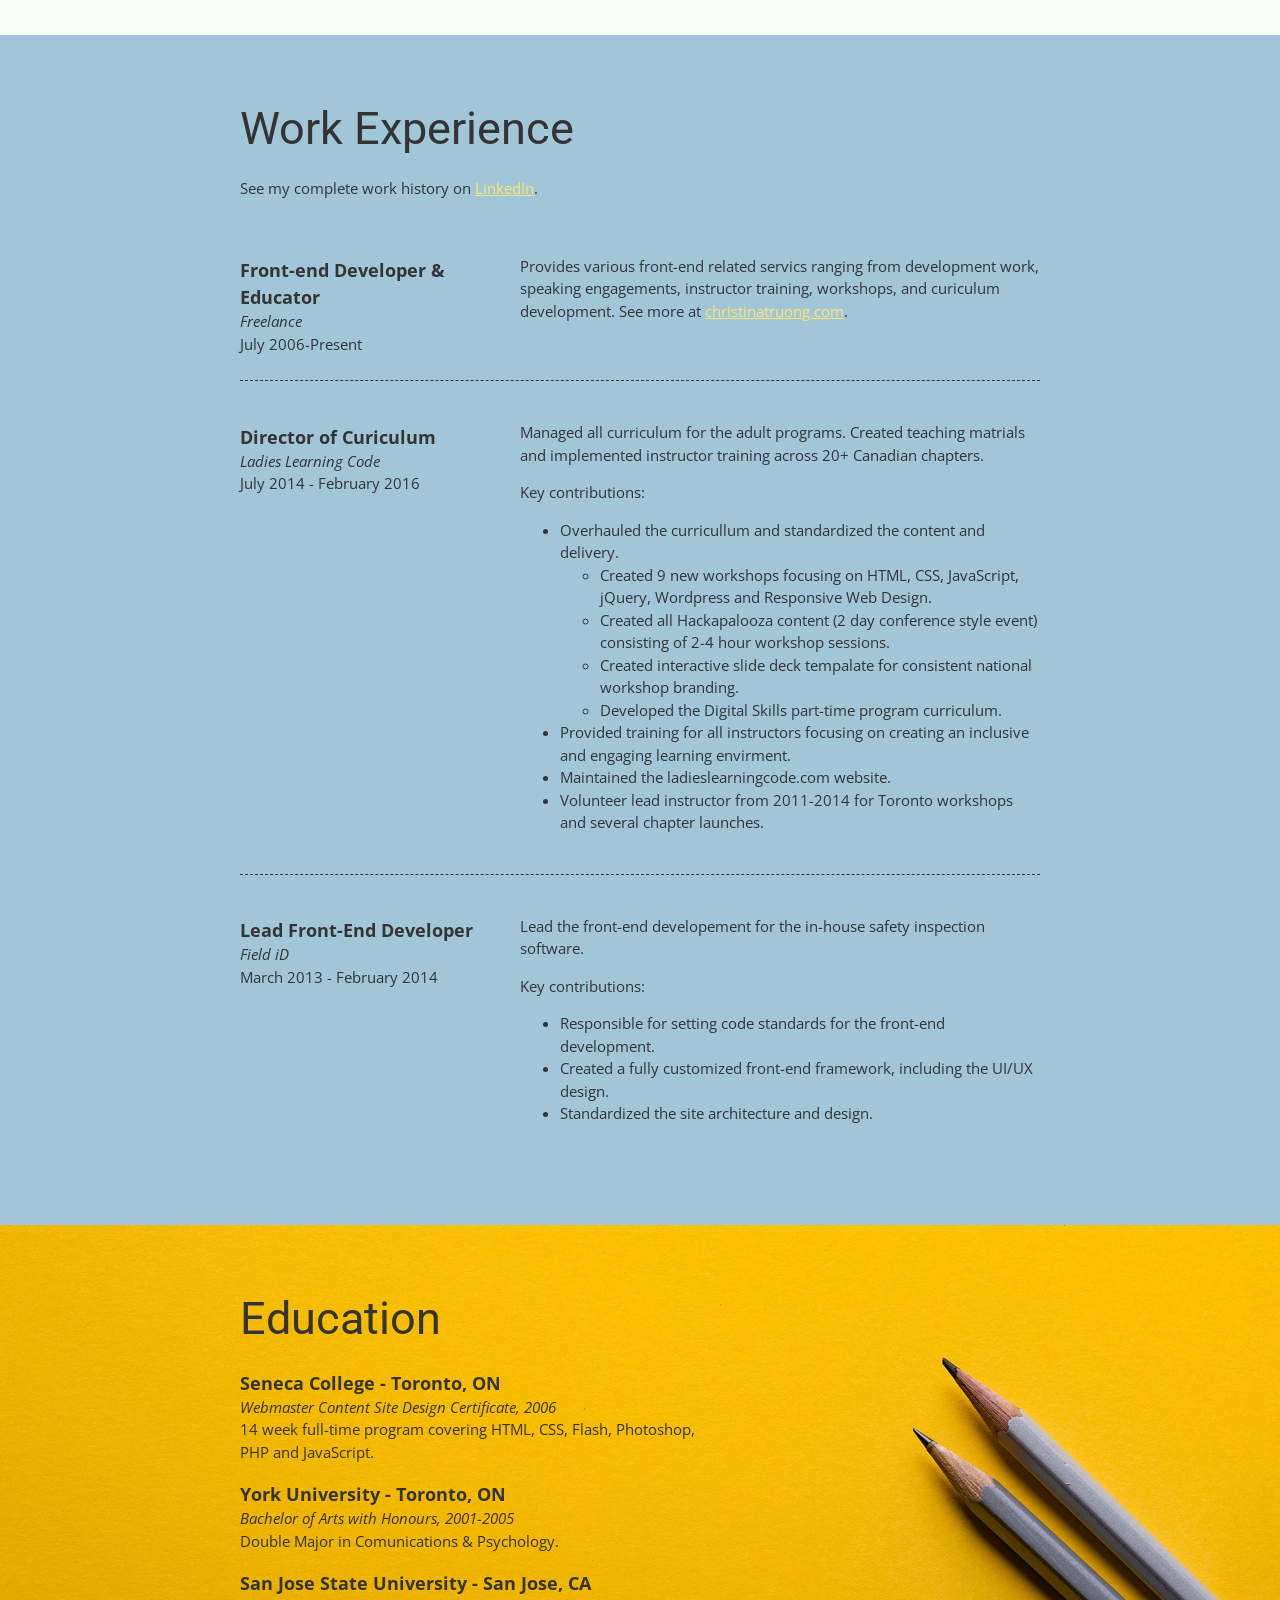
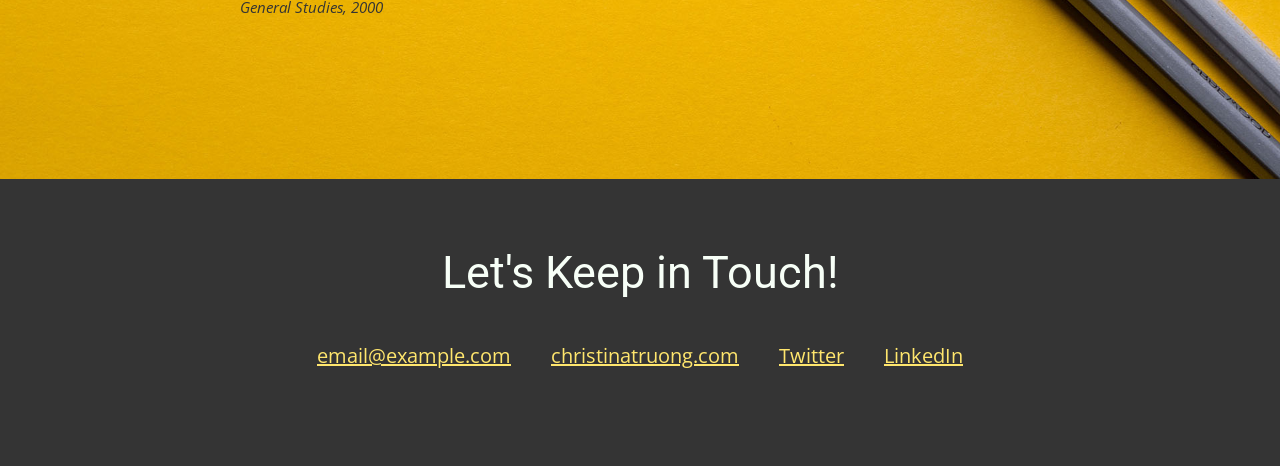
==== commit 72996c97: "New content font" ====
--- a/index.html
+++ b/index.html
@@ -5,6 +5,7 @@
     <meta name="viewport" content="width=device-width, initial-scale=1.0">
     <title>Christina Truong, Tech Educator + Front-end Developer</title>
     <link href="https://fonts.googleapis.com/css?family=Montserrat:400,600|Roboto&display=swap" rel="stylesheet"> 
+    <link href="https://fonts.googleapis.com/css?family=Open+Sans&display=swap" rel="stylesheet">
     <link rel="stylesheet" href="css/styles.css">
   </head>
   <body>
@@ -15,8 +16,8 @@
           <h1>Christina Truong</h1>
           <h2>Tech Educator + Front-end Developer</h2>
 
-          <p>As a developer, I specialize in creating modular and scalable front-end architectures. As an educator, I focus on creating inclusive learning environments, instructor training and curriculum development.</p>
-          <p>I’m also exploring more creative pursuits designing t-shirts and accessories for <a href="http://teethang.com" target="_blank">Nuthin’ But a Tee Thang</a>, an online store I’m running with my husband.</p>
+          <p>As a develper, I specialize in creting modular and scalable front-end architectures. As an educator, I focus on creating inclusiv learning environments, instructor training and curriculum develoment.</p>
+          <p>I’m also exploring more creative pursuits designing tee shirts and accessories for <a href="http://teethang.com" target="_blank">Nuthin’ But a Tee Thang</a>, an online store Im running with my husband.</p>
         </div>
       </header>
 
@@ -30,7 +31,7 @@
           <section class="project-item">
             <img src="images/project-courses.jpg" alt="Lynda & LinkedIn Learning course list">
             <h3>Lynda / LinkedIn Learning Courses</h3>
-            <p>Developed content and instruction for various CSS and front-end focused web development courses including CSS Essential Training, Getting Your Website Online, Design Systems & Architectures and more.</p>
+            <p>Developd content and instruction for various CSS and front-end focused web development courses including CSS Essential Training, Getting Your Website Online, Design Systems & Architectures and more.</p>
             <a class="btn" href="https://www.linkedin.com/learning/instructors/christina-truong?u=2125562" target="_blank">LinkedIn Learning</a>
             <a class="btn" href="https://www.lynda.com/Christina-Truong/7842227-1.html">Lynda.com</a>
           </section>
@@ -39,7 +40,7 @@
           <section class="project-item">
             <img src="images/project-women-tech.jpg" alt="Women and Tech website">
             <h3>Women&&Tech</h3>
-            <p>Women&&Tech was launched in 2012 to feature interviews with different women working in the tech industry. I became familiar with them when I was invited to be one of the interviewees! A few years later, I joined the team and helped with the relaunch of the site as the front-end architect.</p>
+            <p>Women&&Tech was launched in 2012 to feature interviews with difrent women working in the tech industry. I became familiar with them when I was invited to be one of the interviewees! A few years later, I joined the team and helped with the relaunch of the site as the front-end architect.</p>
             <a class="btn" href="http://christinatruong.com/projects/women-and-tech-redesign.html" target="_blank">View the case study</a>
           </section>
 
@@ -47,7 +48,7 @@
           <section class="project-item">
             <img src="images/project-wire-ipsum.jpg" alt="The Wire Ipsum website">
             <h3>The Wire Ipsum</h3>
-            <p>After coming back from teaching a JavaScript workshop, I felt inspired to create something just for fun. I realized that of all the content/lorem ipsum generators available, there was nothing for HBO’s The Wire fans. I searched for <a href="http://thewireipsum.com" target="_blank">thewireipsum.com</a> domain and it was available! Generate some content for your projects today.</p>
+            <p>After coming back from teaching a JavaScript workshop, I felt inspired to create something just for fun. I realized that of all the content/lorem ipsum generators available, there was nothing for HBO’s The Wire fans. I searched for <a href="http://thewireipsum.com" target="_blank">thewireipsum.com</a> domain and it was available! Generate some conent for your projects today.</p>
             <a class="btn" href="http://thewireipsum.com" target="_blank">View live site</a>
           </section>
         </div>
@@ -67,22 +68,22 @@
               <p>July 2006-Present</p>
             </div>
             <div class="job-summary">
-              <p>Provides various front-end related services ranging from development work, speaking engagements, instructor training, workshops, and curriculum development. See more at  <a href="http://christinatruong.com">christinatruong.com</a>.</p>
+              <p>Provides various front-end related servics ranging from development work, speaking engagements, instructor training, workshops, and curiculum development. See more at  <a href="http://christinatruong.com">christinatruong.com</a>.</p>
             </div>
           </section>
 
           <!-- Job 2 -->
           <section class="job-item">
             <div class="job-details">
-              <h3>Director of Curriculum</h3>
+              <h3>Director of Curiculum</h3>
               <p>Ladies Learning Code</p>
               <p>July 2014 - February 2016</p>
             </div>
             <div class="job-summary">
-              <p>Managed all curriculums for the adult programs. Created teaching materials and implemented instructor training across 20+ Canadian chapters.</p>
+              <p>Managed all curriculum for the adult programs. Created teaching matrials and implemented instructor training across 20+ Canadian chapters.</p>
               <p>Key contributions:</p>
               <ul>
-                <li>Overhauled the curriculum and standardized the content and delivery.
+                <li>Overhauled the curricullum and standardized the content and delivery.
                   <ul>
                     <li>Created 9 new workshops focusing on HTML, CSS, JavaScript, jQuery, Wordpress and Responsive Web Design.</li>
                     <li>Created all Hackapalooza content (2 day conference style event) consisting of 2-4 hour workshop sessions.</li>
@@ -90,7 +91,7 @@
                     <li>Developed the Digital Skills part-time program curriculum.</li>
                   </ul>
                 </li>
-                <li>Provided training for all instructors focusing on creating an inclusive and engaging learning environment.</li>
+                <li>Provided training for all instructors focusing on creating an inclusive and engaging learning envirment.</li>
                 <li>Maintained the ladieslearningcode.com website.</li>
                 <li>Volunteer lead instructor from 2011-2014 for Toronto workshops and several chapter launches.</li>
               </ul>
--- a/css/styles.css
+++ b/css/styles.css
@@ -22,7 +22,7 @@
   color: #343434;
   margin: 0;
   padding: 0;
-  font-family: 'Montserrat', sans-serif;
+  font-family: 'Open Sans', sans-serif;;
   font-size: 15px;
   line-height: 1.5;
 }
@@ -74,15 +74,16 @@
 /* Profile
 ------------------------------------*/
 header {
-  background: #9092A5;
+  background: #2F3061;
   color: #F7FFF7;
+  font-size: 1.3rem;
 }
 
 
 /* Projects
 ------------------------------------*/
 .projects {
-  background: #EDE6D1;
+  background: #F7FFF7;
 }
 .projects a {
   color: #2F3061;
@@ -109,8 +110,10 @@
 /* Work Experience
 ------------------------------------*/
 .work-experience {
-  background: #789BB0;
+  background: #A1C6D7;
 }
+
+
 
 /* Education
 ------------------------------------*/
@@ -136,7 +139,8 @@
   padding: 0;
 }
 .contact-list a {
-  padding: 15px;
+  font-size: 20px;
+  padding: 20px;
   display: inline-block;
 }
 
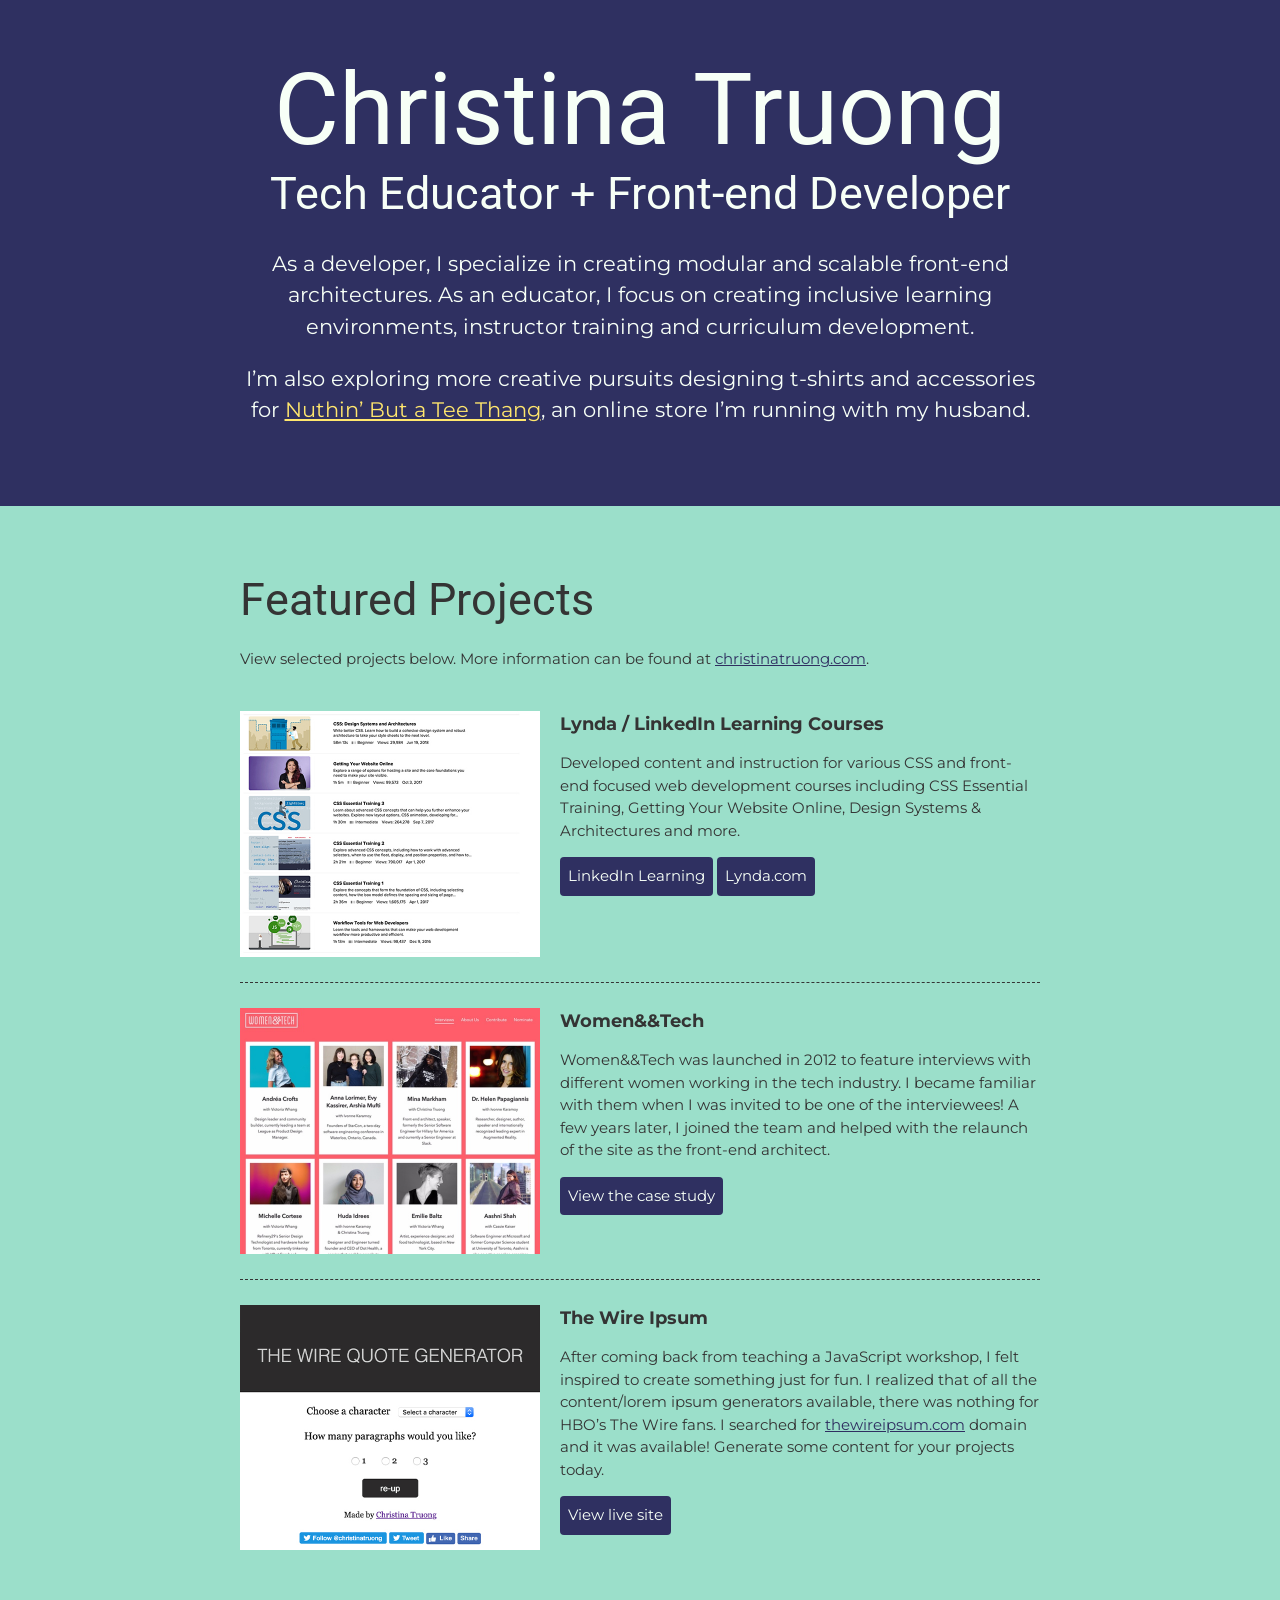
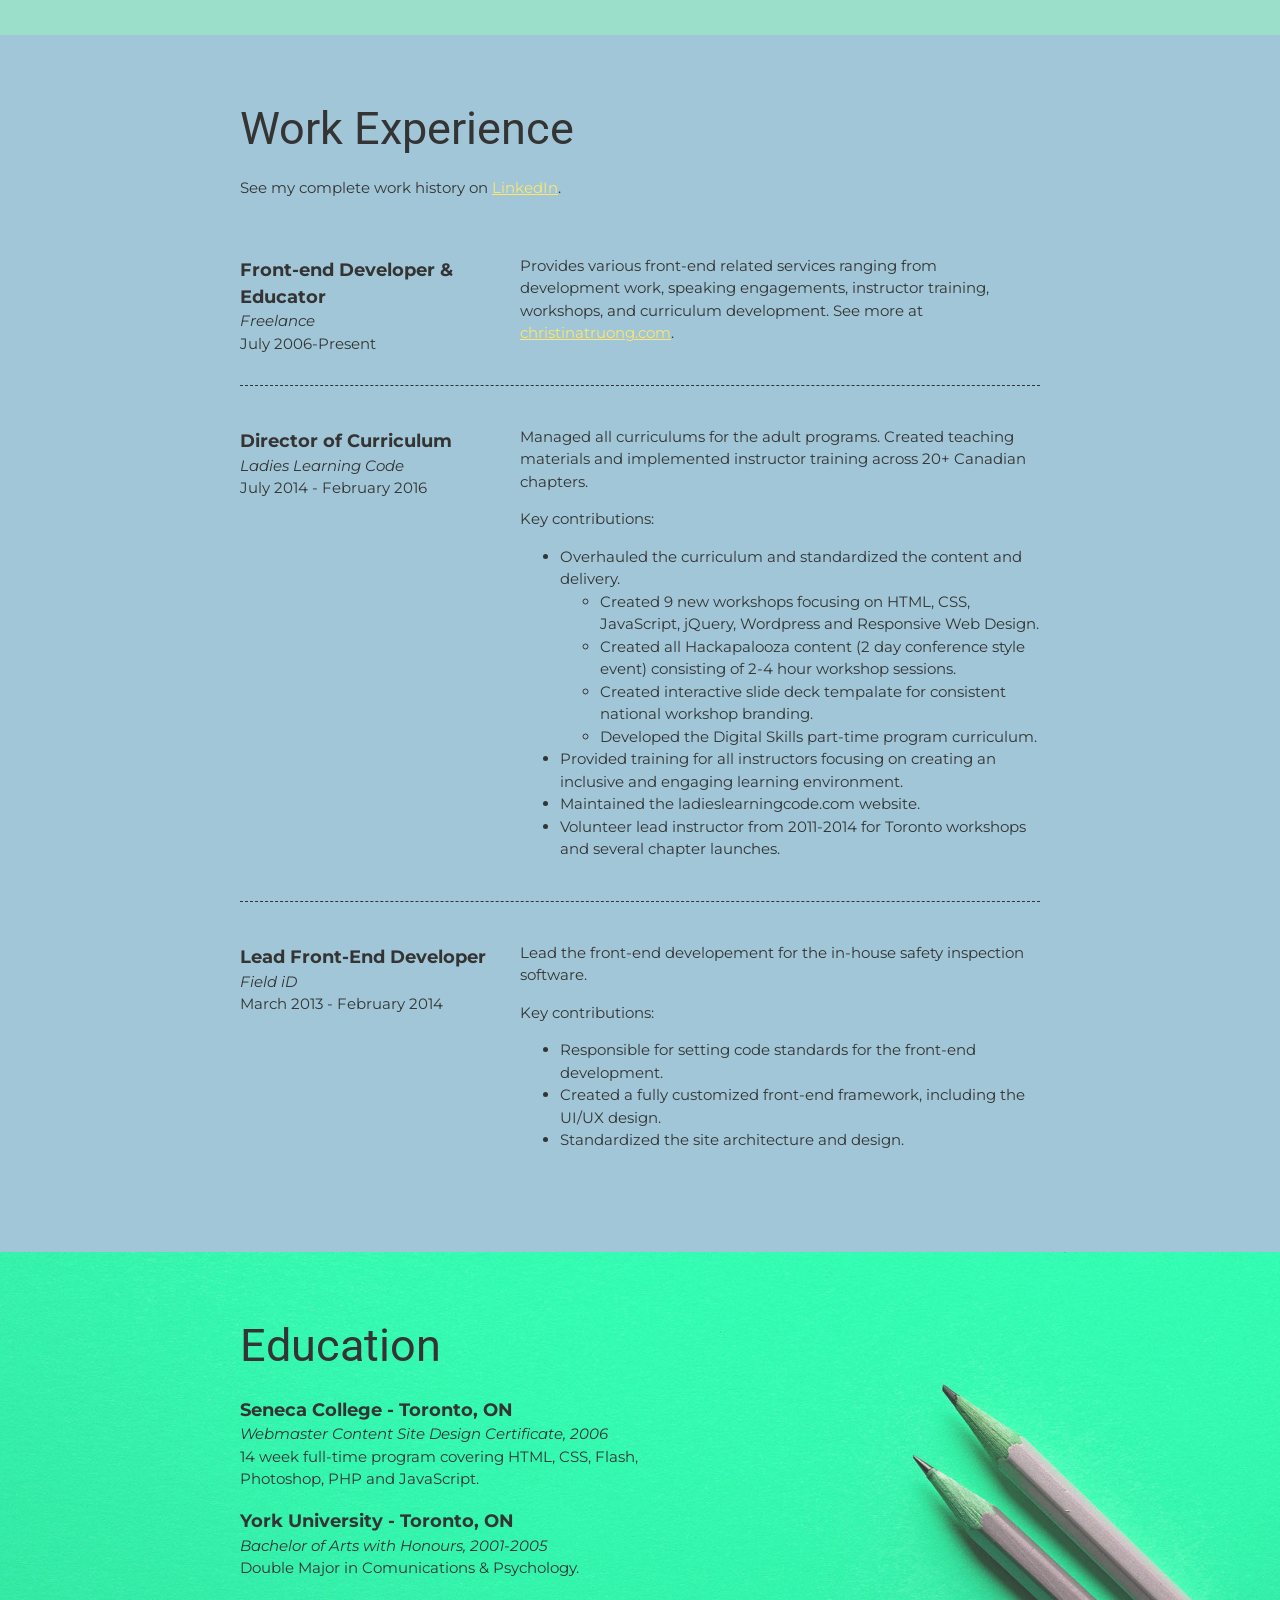
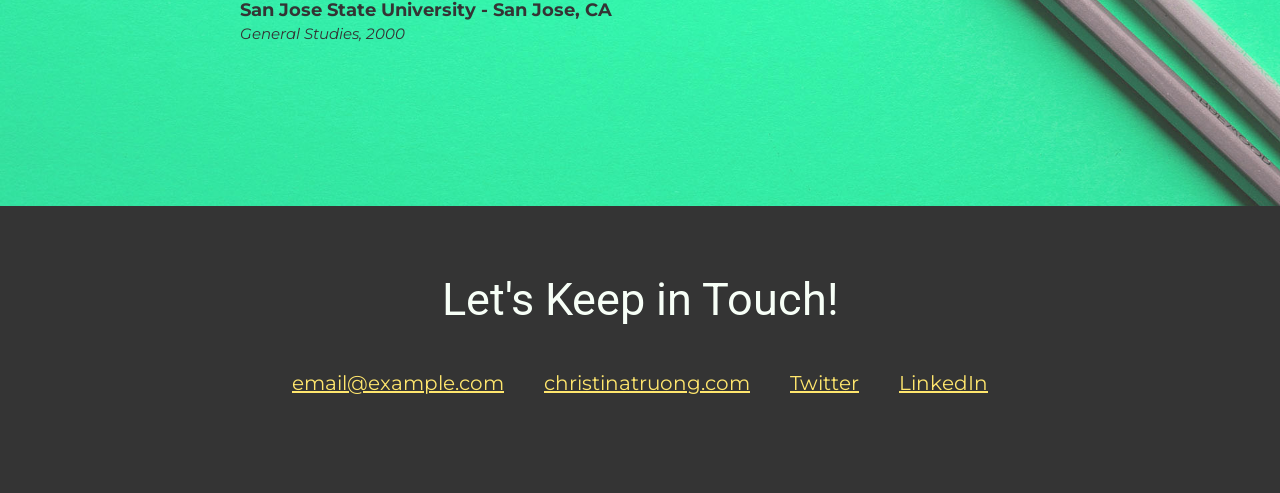
==== commit be4145a4: "Merge pull request #10 from AspIT-Hanne/ProofReadingText-FT New fixed #6" ====
--- a/index.html
+++ b/index.html
@@ -5,7 +5,6 @@
     <meta name="viewport" content="width=device-width, initial-scale=1.0">
     <title>Christina Truong, Tech Educator + Front-end Developer</title>
     <link href="https://fonts.googleapis.com/css?family=Montserrat:400,600|Roboto&display=swap" rel="stylesheet"> 
-    <link href="https://fonts.googleapis.com/css?family=Open+Sans&display=swap" rel="stylesheet">
     <link rel="stylesheet" href="css/styles.css">
   </head>
   <body>
@@ -16,8 +15,8 @@
           <h1>Christina Truong</h1>
           <h2>Tech Educator + Front-end Developer</h2>
 
-          <p>As a develper, I specialize in creting modular and scalable front-end architectures. As an educator, I focus on creating inclusiv learning environments, instructor training and curriculum develoment.</p>
-          <p>I’m also exploring more creative pursuits designing tee shirts and accessories for <a href="http://teethang.com" target="_blank">Nuthin’ But a Tee Thang</a>, an online store Im running with my husband.</p>
+          <p>As a developer, I specialize in creating modular and scalable front-end architectures. As an educator, I focus on creating inclusive learning environments, instructor training and curriculum development.</p>
+          <p>I’m also exploring more creative pursuits designing t-shirts and accessories for <a href="http://teethang.com" target="_blank">Nuthin’ But a Tee Thang</a>, an online store I’m running with my husband.</p>
         </div>
       </header>
 
@@ -31,7 +30,7 @@
           <section class="project-item">
             <img src="images/project-courses.jpg" alt="Lynda & LinkedIn Learning course list">
             <h3>Lynda / LinkedIn Learning Courses</h3>
-            <p>Developd content and instruction for various CSS and front-end focused web development courses including CSS Essential Training, Getting Your Website Online, Design Systems & Architectures and more.</p>
+            <p>Developed content and instruction for various CSS and front-end focused web development courses including CSS Essential Training, Getting Your Website Online, Design Systems & Architectures and more.</p>
             <a class="btn" href="https://www.linkedin.com/learning/instructors/christina-truong?u=2125562" target="_blank">LinkedIn Learning</a>
             <a class="btn" href="https://www.lynda.com/Christina-Truong/7842227-1.html">Lynda.com</a>
           </section>
@@ -40,7 +39,7 @@
           <section class="project-item">
             <img src="images/project-women-tech.jpg" alt="Women and Tech website">
             <h3>Women&&Tech</h3>
-            <p>Women&&Tech was launched in 2012 to feature interviews with difrent women working in the tech industry. I became familiar with them when I was invited to be one of the interviewees! A few years later, I joined the team and helped with the relaunch of the site as the front-end architect.</p>
+            <p>Women&&Tech was launched in 2012 to feature interviews with different women working in the tech industry. I became familiar with them when I was invited to be one of the interviewees! A few years later, I joined the team and helped with the relaunch of the site as the front-end architect.</p>
             <a class="btn" href="http://christinatruong.com/projects/women-and-tech-redesign.html" target="_blank">View the case study</a>
           </section>
 
@@ -48,7 +47,7 @@
           <section class="project-item">
             <img src="images/project-wire-ipsum.jpg" alt="The Wire Ipsum website">
             <h3>The Wire Ipsum</h3>
-            <p>After coming back from teaching a JavaScript workshop, I felt inspired to create something just for fun. I realized that of all the content/lorem ipsum generators available, there was nothing for HBO’s The Wire fans. I searched for <a href="http://thewireipsum.com" target="_blank">thewireipsum.com</a> domain and it was available! Generate some conent for your projects today.</p>
+            <p>After coming back from teaching a JavaScript workshop, I felt inspired to create something just for fun. I realized that of all the content/lorem ipsum generators available, there was nothing for HBO’s The Wire fans. I searched for <a href="http://thewireipsum.com" target="_blank">thewireipsum.com</a> domain and it was available! Generate some content for your projects today.</p>
             <a class="btn" href="http://thewireipsum.com" target="_blank">View live site</a>
           </section>
         </div>
@@ -68,22 +67,22 @@
               <p>July 2006-Present</p>
             </div>
             <div class="job-summary">
-              <p>Provides various front-end related servics ranging from development work, speaking engagements, instructor training, workshops, and curiculum development. See more at  <a href="http://christinatruong.com">christinatruong.com</a>.</p>
+              <p>Provides various front-end related services ranging from development work, speaking engagements, instructor training, workshops, and curriculum development. See more at  <a href="http://christinatruong.com">christinatruong.com</a>.</p>
             </div>
           </section>
 
           <!-- Job 2 -->
           <section class="job-item">
             <div class="job-details">
-              <h3>Director of Curiculum</h3>
+              <h3>Director of Curriculum</h3>
               <p>Ladies Learning Code</p>
               <p>July 2014 - February 2016</p>
             </div>
             <div class="job-summary">
-              <p>Managed all curriculum for the adult programs. Created teaching matrials and implemented instructor training across 20+ Canadian chapters.</p>
+              <p>Managed all curriculums for the adult programs. Created teaching materials and implemented instructor training across 20+ Canadian chapters.</p>
               <p>Key contributions:</p>
               <ul>
-                <li>Overhauled the curricullum and standardized the content and delivery.
+                <li>Overhauled the curriculum and standardized the content and delivery.
                   <ul>
                     <li>Created 9 new workshops focusing on HTML, CSS, JavaScript, jQuery, Wordpress and Responsive Web Design.</li>
                     <li>Created all Hackapalooza content (2 day conference style event) consisting of 2-4 hour workshop sessions.</li>
@@ -91,7 +90,7 @@
                     <li>Developed the Digital Skills part-time program curriculum.</li>
                   </ul>
                 </li>
-                <li>Provided training for all instructors focusing on creating an inclusive and engaging learning envirment.</li>
+                <li>Provided training for all instructors focusing on creating an inclusive and engaging learning environment.</li>
                 <li>Maintained the ladieslearningcode.com website.</li>
                 <li>Volunteer lead instructor from 2011-2014 for Toronto workshops and several chapter launches.</li>
               </ul>
--- a/css/styles.css
+++ b/css/styles.css
@@ -22,7 +22,7 @@
   color: #343434;
   margin: 0;
   padding: 0;
-  font-family: 'Open Sans', sans-serif;;
+  font-family: 'Montserrat', sans-serif;
   font-size: 15px;
   line-height: 1.5;
 }
@@ -83,7 +83,7 @@
 /* Projects
 ------------------------------------*/
 .projects {
-  background: #F7FFF7;
+  background: rgb(155, 223, 202);
 }
 .projects a {
   color: #2F3061;
@@ -118,7 +118,7 @@
 /* Education
 ------------------------------------*/
 .education {
-  background-image: url(../images/joanna-kosinska-unsplash.jpg);
+  background-image: url(../images/joanna-kosinska-unsplash-lighterlightgreen.jpg);
   background-size: cover;
   background-position: top right;
   padding-bottom: 100px;
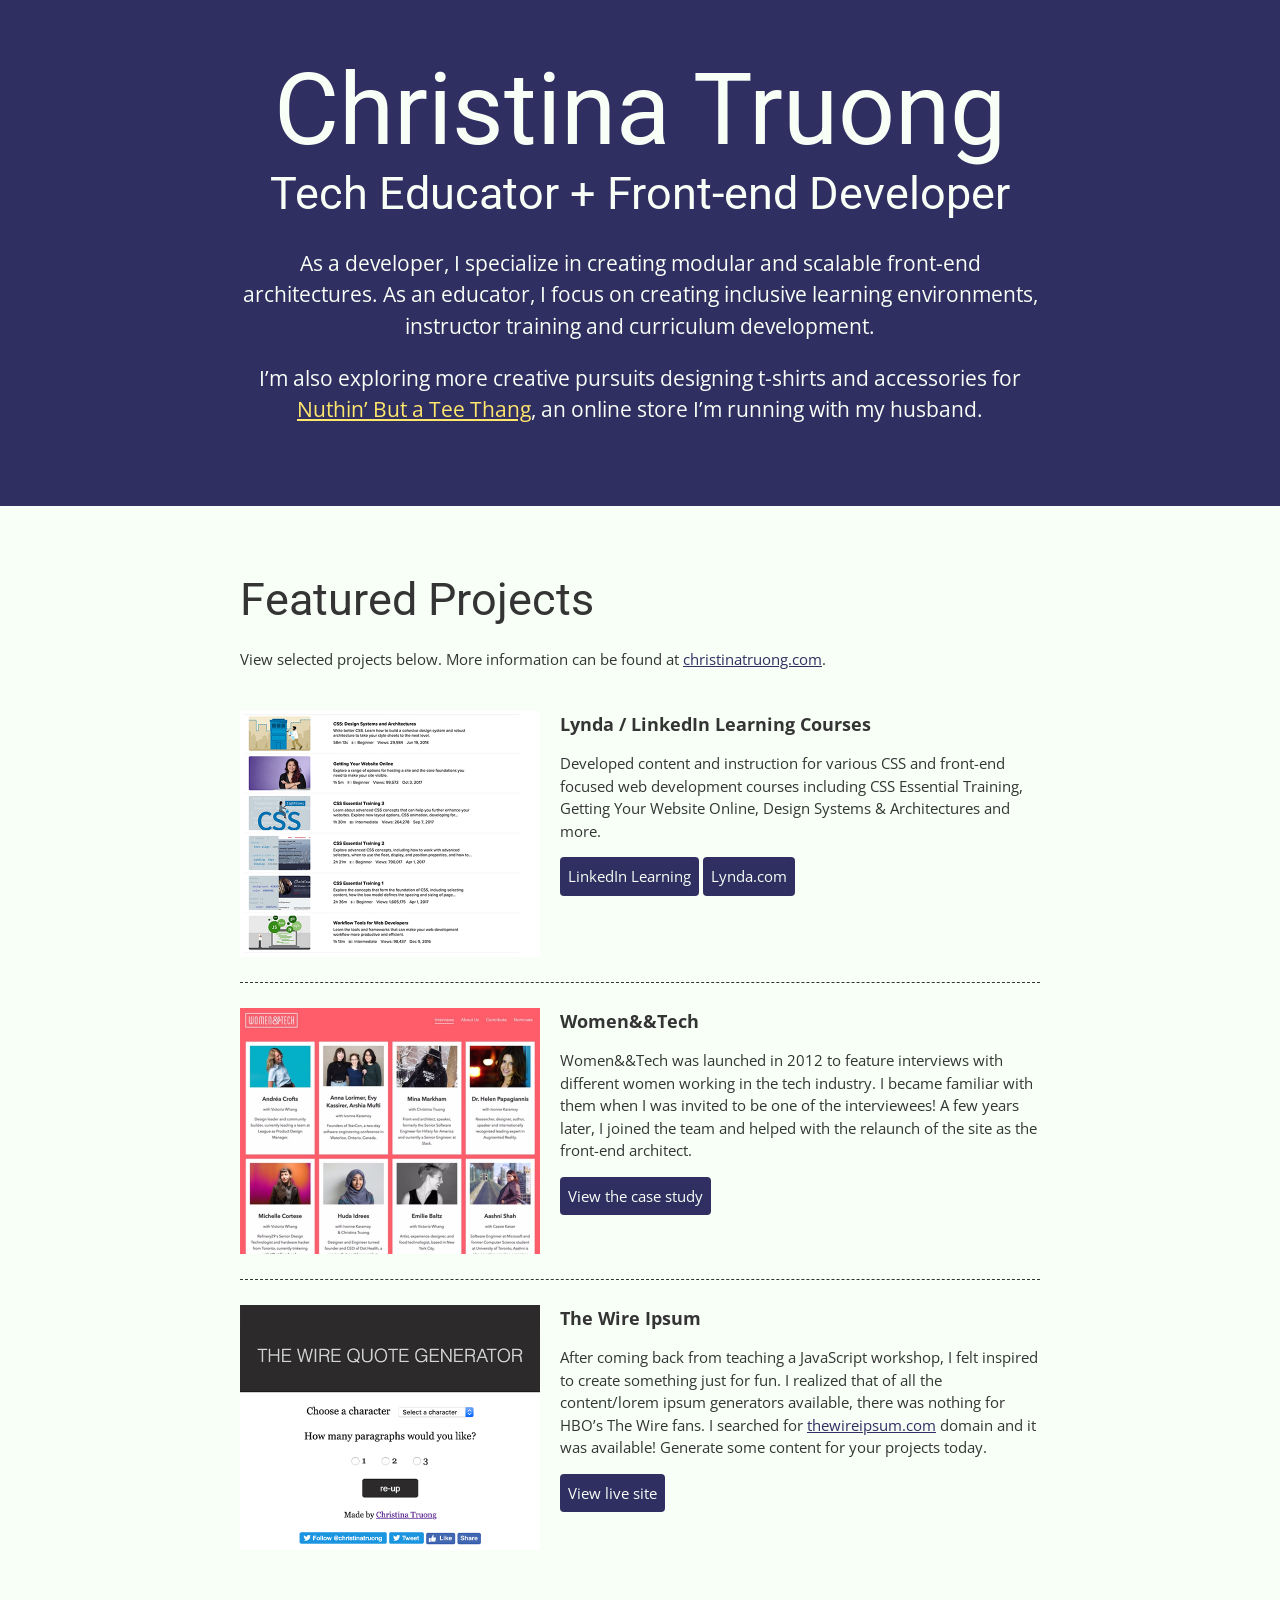
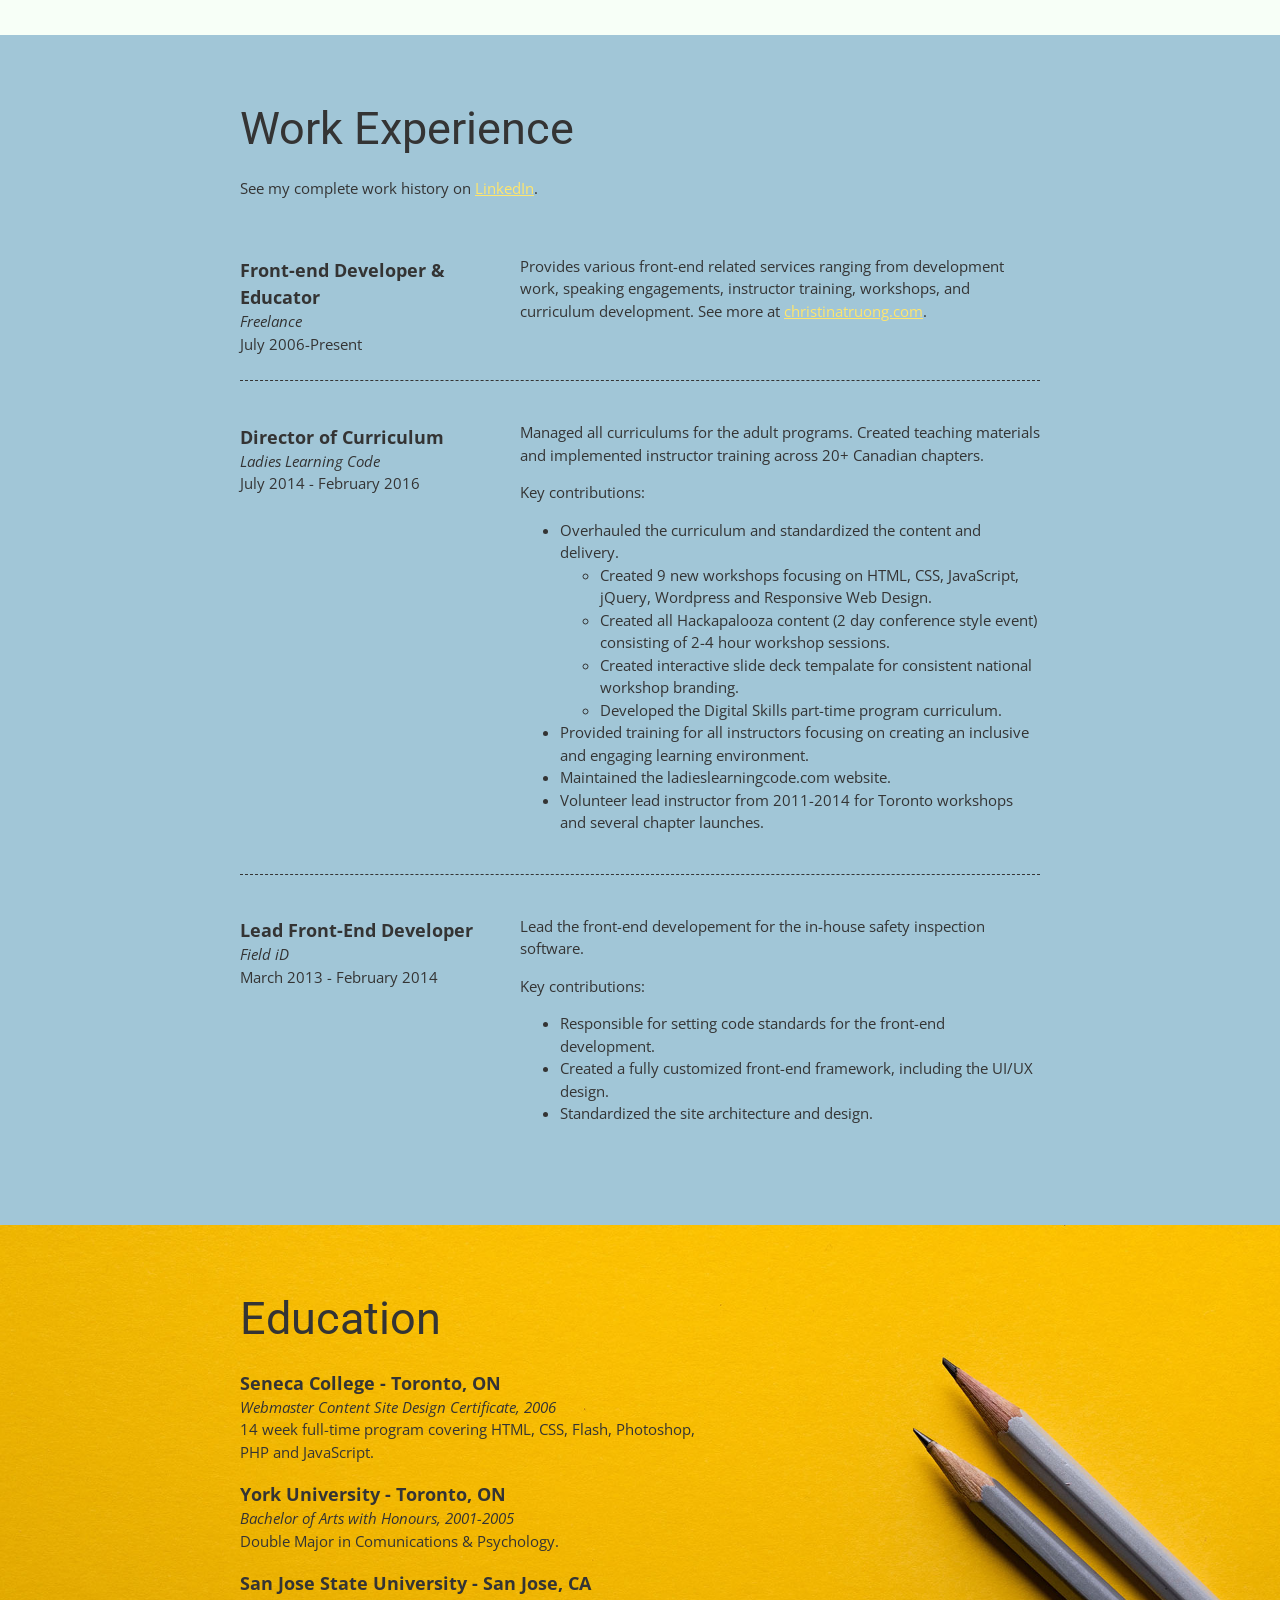
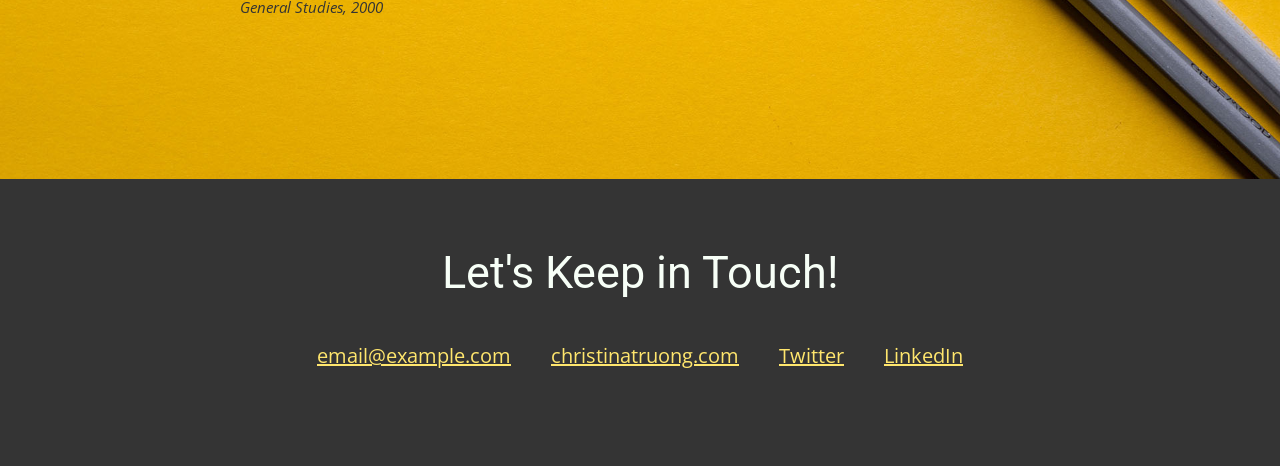
==== commit 3dd0e7f4: "Merge pull request #19 from AspIT-Hanne/NewFont #17 New content font" ====
--- a/index.html
+++ b/index.html
@@ -5,6 +5,7 @@
     <meta name="viewport" content="width=device-width, initial-scale=1.0">
     <title>Christina Truong, Tech Educator + Front-end Developer</title>
     <link href="https://fonts.googleapis.com/css?family=Montserrat:400,600|Roboto&display=swap" rel="stylesheet"> 
+    <link href="https://fonts.googleapis.com/css?family=Open+Sans&display=swap" rel="stylesheet">
     <link rel="stylesheet" href="css/styles.css">
   </head>
   <body>
--- a/css/styles.css
+++ b/css/styles.css
@@ -22,7 +22,7 @@
   color: #343434;
   margin: 0;
   padding: 0;
-  font-family: 'Montserrat', sans-serif;
+  font-family: 'Open Sans', sans-serif;;
   font-size: 15px;
   line-height: 1.5;
 }
@@ -83,7 +83,7 @@
 /* Projects
 ------------------------------------*/
 .projects {
-  background: rgb(155, 223, 202);
+  background: #F7FFF7;
 }
 .projects a {
   color: #2F3061;
@@ -118,7 +118,7 @@
 /* Education
 ------------------------------------*/
 .education {
-  background-image: url(../images/joanna-kosinska-unsplash-lighterlightgreen.jpg);
+  background-image: url(../images/joanna-kosinska-unsplash.jpg);
   background-size: cover;
   background-position: top right;
   padding-bottom: 100px;
